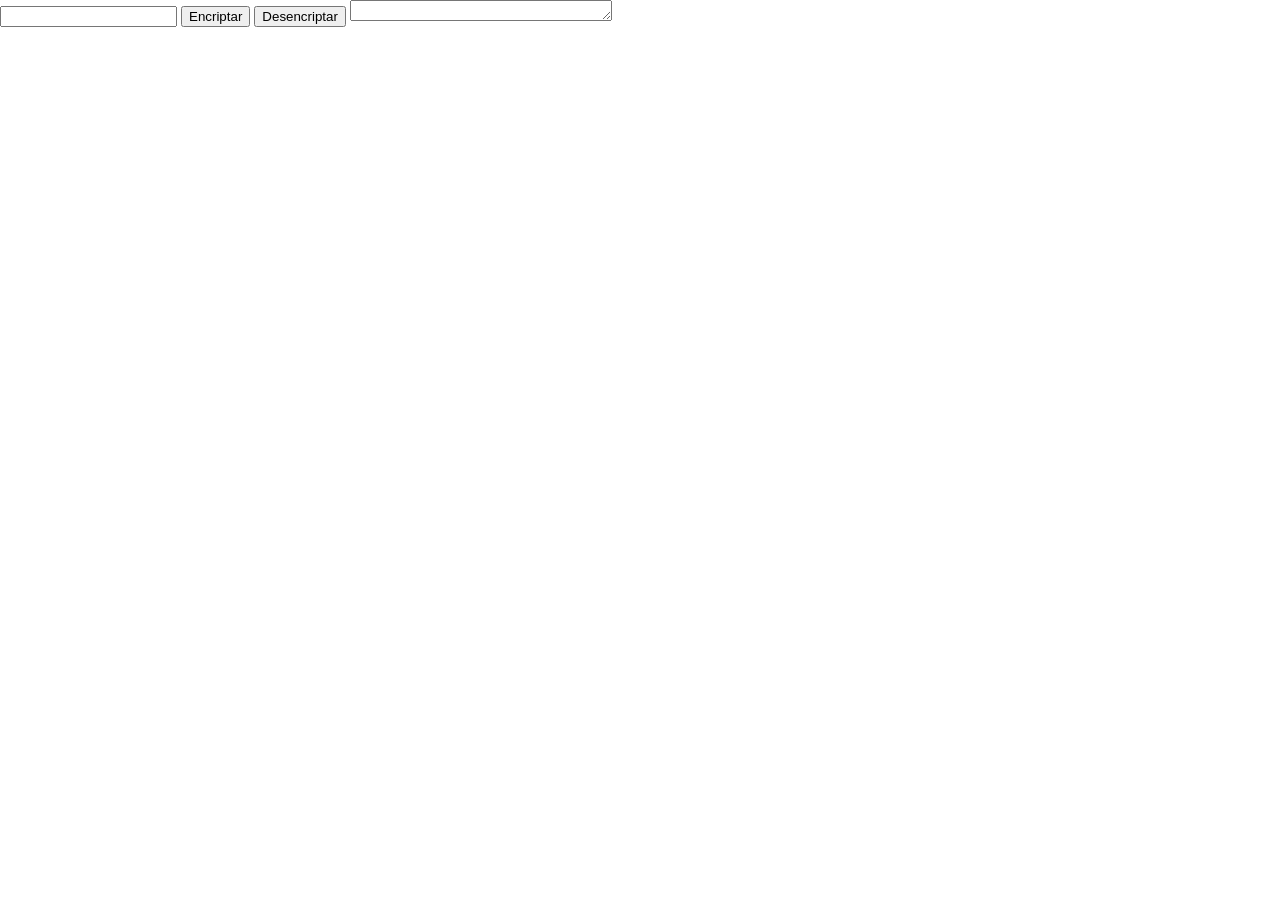
==== encriptador.html @ 81c04612 "Add files via upload" ====
<!DOCTYPE html>
<html lang="es">
<head>
    <meta charset="UTF-8">
    <meta name="viewport" content="width=device-width">
    <title>Encriptador</title>
    <link rel="stylesheet" href="reseteo.css">
    <link rel="stylesheet" href="encriptador.css">
</head>
<body>
    <input type="text" id="palabraDeUsuario">
    <button onclick="encriptarPalabra();">Encriptar</button>
    <button onclick="desencriptarPalabra();">Desencriptar</button>

    <textarea id="salidaMensaje" cols="30" rows="1"></textarea>

    
    <script src="encriptador.js"></script>
</body>
</html>
---- reseteo.css ----
/* http://meyerweb.com/eric/tools/css/reset/ 
   v2.0 | 20110126
   License: none (public domain)
*/

html, body, div, span, applet, object, iframe,
h1, h2, h3, h4, h5, h6, p, blockquote, pre,
a, abbr, acronym, address, big, cite, code,
del, dfn, em, img, ins, kbd, q, s, samp,
small, strike, strong, sub, sup, tt, var,
b, u, i, center,
dl, dt, dd, ol, ul, li,
fieldset, form, label, legend,
table, caption, tbody, tfoot, thead, tr, th, td,
article, aside, canvas, details, embed, 
figure, figcaption, footer, header, hgroup, 
menu, nav, output, ruby, section, summary,
time, mark, audio, video {
	margin: 0;
	padding: 0;
	border: 0;
	font-size: 100%;
	font: inherit;
	vertical-align: baseline;
}
/* HTML5 display-role reset for older browsers */
article, aside, details, figcaption, figure, 
footer, header, hgroup, menu, nav, section {
	display: block;
}
body {
	line-height: 1;
}
ol, ul {
	list-style: none;
}
blockquote, q {
	quotes: none;
}
blockquote:before, blockquote:after,
q:before, q:after {
	content: '';
	content: none;
}
table {
	border-collapse: collapse;
	border-spacing: 0;
}
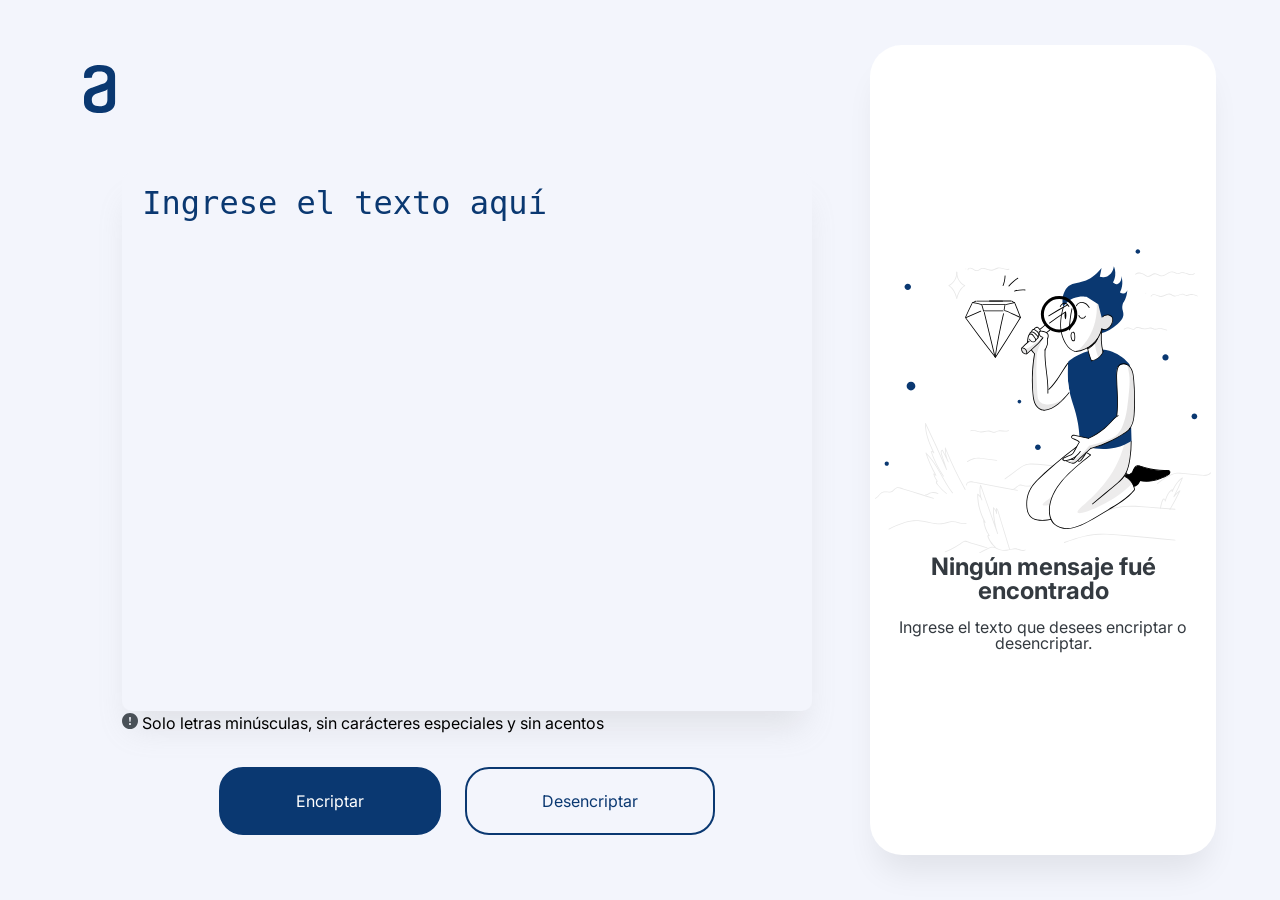
==== commit cc17d165: "Actualizacion" ====
--- a/encriptador.html
+++ b/encriptador.html
@@ -1,20 +1,634 @@
 <!DOCTYPE html>
 <html lang="es">
-<head>
-    <meta charset="UTF-8">
-    <meta name="viewport" content="width=device-width">
-    <title>Encriptador</title>
-    <link rel="stylesheet" href="reseteo.css">
-    <link rel="stylesheet" href="encriptador.css">
-</head>
-<body>
-    <input type="text" id="palabraDeUsuario">
-    <button onclick="encriptarPalabra();">Encriptar</button>
-    <button onclick="desencriptarPalabra();">Desencriptar</button>
+  <head>
+    <meta charset="UTF-8" />
+    <meta http-equiv="X-UA-Compatible" content="IE=edge" />
+    <meta name="viewport" content="width=device-width, initial-scale=1.0" />
+    <link rel="preconnect" href="https://fonts.googleapis.com" />
+    <link rel="preconnect" href="https://fonts.gstatic.com" crossorigin />
+    <link rel="stylesheet" href="./reseteo.css" />
+    <link
+      href="https://fonts.googleapis.com/css2?family=Inter:wght@400;700;900&display=swap"
+      rel="stylesheet"
+    />
+    <link
+      rel="shortcut icon"
+      href="https://avatars.githubusercontent.com/u/70718713?v=4"
+      type="image/x-icon"
+    />
+    <link rel="stylesheet" href="./encriptador.css" />
+    <title>Encriptador de Texto</title>
+  </head>
 
-    <textarea id="salidaMensaje" cols="30" rows="1"></textarea>
+  <body>
+    <main class="container">
+      <section class="container-content">
+        <div class="logo">
+          <svg
+            width="32"
+            height="48"
+            viewBox="0 0 32 48"
+            fill="none"
+            xmlns="http://www.w3.org/2000/svg"
+          >
+            <path
+              fill-rule="evenodd"
+              clip-rule="evenodd"
+              d="M23.3958 23.6529C23.3524 23.9311 23.2466 24.1959 23.0863 24.4275C22.926 24.659 22.7154 24.8512 22.4703 24.9898C21.9766 25.3086 21.5447 25.468 21.1077 25.6274C20.177 25.9488 19.1974 26.2702 18.1613 26.643C17.0687 27.0157 16.0891 27.3885 15.215 27.6585C14.1249 28.0313 13.0888 28.3526 12.1041 28.7254C11.3633 29.0425 10.6674 29.4556 10.0345 29.9544C9.44584 30.4877 8.93212 31.0983 8.50734 31.7695C8.07027 32.515 7.79518 33.4766 7.79518 34.5975C7.79518 36.842 8.34022 38.5491 9.43289 39.6161C10.523 40.7396 12.5438 41.2718 15.5389 41.2718C18.5933 41.2718 20.6655 40.6856 21.7607 39.5107C22.8482 38.3357 23.3932 36.6826 23.3932 34.5487V23.6529H23.3958ZM15.5415 0C20.8891 0 24.815 1.01553 27.3217 3.09802C29.831 5.12908 31.0856 7.74119 31.0856 10.8366V37.2148C31.0856 38.2817 30.8696 39.4567 30.4891 40.737C30.1035 42.0225 29.3425 43.1949 28.1418 44.2592C26.9977 45.3313 25.4166 46.2389 23.3984 46.933C21.3802 47.6272 18.7629 48 15.5441 48C12.3304 48 9.70798 47.6272 7.69234 46.933C5.6767 46.2389 4.09298 45.3313 2.9489 44.2592C1.8846 43.3001 1.07834 42.089 0.604178 40.737C0.218532 39.4592 0 38.2843 0 37.2174V33.001C0 30.7565 0.599036 28.674 1.79968 26.8563C3.00032 24.9898 4.68945 23.7095 6.8722 22.9073C7.96229 22.5345 9.21693 22.1618 10.6335 21.681C12.0527 21.1976 13.3588 20.7169 14.6699 20.2927C15.9811 19.8633 17.1252 19.434 18.1048 19.0586C18.6959 18.8221 19.2963 18.6094 19.9044 18.421L20.8866 17.9402C21.2722 17.7268 21.6501 17.4055 22.0332 16.9787C22.4137 16.5545 22.7402 16.0737 23.0153 15.5389C23.306 14.9599 23.4557 14.3203 23.4524 13.6724V11.9627C23.4564 11.3361 23.3249 10.716 23.0667 10.145C22.8508 9.5023 22.4137 8.91612 21.8147 8.38393C21.2156 7.84917 20.3955 7.42239 19.416 7.09845C18.4338 6.78222 17.1278 6.62025 15.6521 6.62025C12.5977 6.62025 10.5795 7.21157 9.48945 8.43535C8.5639 9.50488 8.01885 10.8392 7.91087 12.3329C7.91087 12.6543 7.63835 12.8677 7.30927 12.8677L0.658168 12.9757C0.500177 12.9764 0.348309 12.9146 0.235632 12.8039C0.122956 12.6931 0.0585941 12.5423 0.0565613 12.3844V10.8418C0.0565613 9.3429 0.331655 7.95458 0.930691 6.62025C1.5323 5.28334 2.46042 4.16497 3.71248 3.20086C4.96711 2.24189 6.60482 1.44231 8.56647 0.907552C10.4767 0.26481 12.8214 0 15.5466 0H15.5415Z"
+              fill="#0A3871"
+            />
+          </svg>
+        </div>
+        <div class="container-text">
+          <textarea
+            class="text-desencriptar"
+            name="inputEncriptar"
+            id="inputEncriptar"
+            placeholder="Ingrese el texto aquí"
+          ></textarea>
+          <p class="alert-disabled">
+            <svg
+              width="16"
+              height="16"
+              viewBox="0 0 16 16"
+              fill="none"
+              xmlns="http://www.w3.org/2000/svg"
+            >
+              <path
+                d="M16 8C16 10.1217 15.1571 12.1566 13.6569 13.6569C12.1566 15.1571 10.1217 16 8 16C5.87827 16 3.84344 15.1571 2.34315 13.6569C0.842855 12.1566 0 10.1217 0 8C0 5.87827 0.842855 3.84344 2.34315 2.34315C3.84344 0.842855 5.87827 0 8 0C10.1217 0 12.1566 0.842855 13.6569 2.34315C15.1571 3.84344 16 5.87827 16 8ZM8 4C7.87361 4.00007 7.74863 4.02662 7.63312 4.07793C7.51761 4.12924 7.41413 4.20418 7.32934 4.29791C7.24456 4.39165 7.18035 4.5021 7.14084 4.62217C7.10134 4.74223 7.08743 4.86923 7.1 4.995L7.45 8.502C7.46176 8.63977 7.5248 8.76811 7.62664 8.86164C7.72849 8.95516 7.86173 9.00705 8 9.00705C8.13827 9.00705 8.27151 8.95516 8.37336 8.86164C8.4752 8.76811 8.53824 8.63977 8.55 8.502L8.9 4.995C8.91257 4.86923 8.89866 4.74223 8.85915 4.62217C8.81965 4.5021 8.75544 4.39165 8.67066 4.29791C8.58587 4.20418 8.48239 4.12924 8.36688 4.07793C8.25137 4.02662 8.12639 4.00007 8 4ZM8.002 10C7.73678 10 7.48243 10.1054 7.29489 10.2929C7.10736 10.4804 7.002 10.7348 7.002 11C7.002 11.2652 7.10736 11.5196 7.29489 11.7071C7.48243 11.8946 7.73678 12 8.002 12C8.26722 12 8.52157 11.8946 8.70911 11.7071C8.89664 11.5196 9.002 11.2652 9.002 11C9.002 10.7348 8.89664 10.4804 8.70911 10.2929C8.52157 10.1054 8.26722 10 8.002 10Z"
+                fill="#495057"
+              />
+            </svg>
+            Solo letras minúsculas, sin carácteres especiales y sin acentos
+          </p>
+        </div>
+        <div class="container-buttons">
+          <a id="encriptar" class="btn-encriptar">Encriptar</a>
+          <a id="desencriptar" class="btn-desencriptar">Desencriptar</a>
+        </div>
+      </section>
 
-    
-    <script src="encriptador.js"></script>
-</body>
-</html>+      <section class="container-resultado">
+        <article class="container-text-default">
+          <div class="container-img">
+            <svg
+              width="336"
+              height="304"
+              viewBox="0 0 336 304"
+              fill="none"
+              xmlns="http://www.w3.org/2000/svg"
+            >
+              <g clip-path="url(#clip0_2_1323)">
+                <path
+                  d="M0.675649 249.836C3.6088 248.4 4.854 244.589 8.03619 243.595C11.3014 242.574 14.9263 244.589 17.9148 242.38C19.2153 241.414 20.1838 239.812 21.7611 239.232C23.1447 238.735 24.5836 239.287 25.9118 239.702C27.0463 240.061 28.1808 240.392 29.3153 240.751C33.8811 242.159 38.4192 243.54 42.9849 244.948C48.1594 246.522 53.3063 248.124 58.4808 249.698C58.9789 249.864 59.2002 249.063 58.7021 248.897C49.2386 245.998 39.8027 243.098 30.3392 240.199C28.1255 239.536 25.8288 238.514 23.5321 238.238C21.9271 238.045 20.6543 238.68 19.5197 239.729C17.9425 241.193 16.7526 242.546 14.4559 242.656C12.5466 242.767 10.6649 242.27 8.75563 242.574C4.82632 243.181 3.60879 247.461 0.288249 249.091C-0.209832 249.367 0.205238 250.085 0.675649 249.836Z"
+                  fill="#E8E8E8"
+                />
+                <path
+                  d="M50.4007 246.357C52.3654 246.854 53.915 244.893 55.6859 244.313C58.0656 243.512 60.6114 243.844 62.7697 245.086C63.2402 245.362 63.6552 244.644 63.1848 244.368C61.3585 243.291 59.2832 242.85 57.1802 243.126C56.267 243.236 55.4092 243.485 54.5791 243.844C53.3892 244.368 52.0057 245.887 50.6221 245.556C50.0963 245.418 49.875 246.219 50.4007 246.357Z"
+                  fill="#E8E8E8"
+                />
+                <path
+                  d="M71.7353 244.286C69.8813 242.767 68.1103 241.138 66.4501 239.398C65.6753 238.597 64.9282 237.741 64.2087 236.885C63.7936 236.388 63.3786 235.891 62.9912 235.394C62.7145 235.035 62.4377 234.676 62.1887 234.317C61.746 233.875 61.746 233.323 62.2164 232.715C62.5484 232.853 63.0742 232.522 62.7975 232.135C61.1095 229.871 59.8643 227.386 59.0619 224.679C58.8958 224.845 58.7298 225.011 58.5638 225.176C59.4769 225.425 60.141 225.894 60.6391 226.668C60.9158 227.109 61.6353 226.723 61.3586 226.253C57.2356 219.129 53.8597 211.618 51.3139 203.803C51.0926 203.941 50.8435 204.079 50.6221 204.217C62.2164 215.594 67.4739 231.417 77.2418 244.148C77.5739 244.562 78.2933 244.148 77.9613 243.733C68.1657 230.948 62.8528 215.07 51.2032 203.637C50.9265 203.361 50.3731 203.637 50.5115 204.051C53.0849 211.949 56.4608 219.516 60.6391 226.695C60.8882 226.557 61.1095 226.419 61.3586 226.281C60.7221 225.315 59.892 224.679 58.7852 224.403C58.4808 224.32 58.1764 224.597 58.2871 224.9C59.1172 227.662 60.3901 230.23 62.1057 232.55C62.2994 232.356 62.4931 232.163 62.6868 231.97C61.912 231.611 61.0542 231.97 60.8605 232.881C60.6115 234.179 62.1887 235.615 62.9082 236.526C65.3709 239.591 68.1657 242.38 71.2095 244.865C71.5692 245.197 72.1503 244.617 71.7353 244.286Z"
+                  fill="#E8E8E8"
+                />
+                <path
+                  d="M68.8297 227.027C63.7382 219.433 59.6152 211.286 56.5714 202.671C56.4884 202.836 56.3777 203.002 56.2947 203.168C57.2355 202.947 58.038 203.306 58.5637 204.134C58.8404 204.604 59.5045 204.19 59.2832 203.72C54.9941 194.469 50.6221 184.832 50.9265 174.421C50.6774 174.504 50.4007 174.559 50.1517 174.642C57.5399 189.83 64.5684 205.211 71.2095 220.731C71.4032 221.172 72.1226 220.841 71.9566 220.399C70.8497 217.085 69.7706 213.744 68.6637 210.43C68.138 208.801 67.5845 207.2 67.0588 205.57C66.6991 204.493 65.9243 202.146 67.4739 201.566C67.3078 201.511 67.1695 201.428 67.0034 201.373C68.9958 205.266 70.9604 209.16 72.9527 213.054C73.2018 213.523 73.9213 213.109 73.6722 212.64C71.5139 208.415 70.5177 203.748 70.7114 198.998C70.4347 199.026 70.158 199.081 69.9089 199.108C75.6645 213.385 82.3333 227.303 89.8322 240.751C90.0812 241.22 90.8007 240.806 90.5516 240.337C83.0804 226.944 76.4393 213.109 70.7114 198.888C70.5454 198.473 69.9089 198.501 69.9089 198.998C69.7152 203.886 70.7667 208.663 72.9804 213.054C73.2295 212.916 73.4508 212.778 73.6999 212.64C71.7075 208.746 69.7429 204.852 67.7506 200.959C67.6676 200.821 67.4462 200.71 67.2802 200.765C64.513 201.787 66.284 205.736 66.8928 207.586C68.3317 211.922 69.7429 216.285 71.1818 220.62C71.4308 220.51 71.6799 220.399 71.9289 220.289C65.2878 204.769 58.2593 189.388 50.8711 174.2C50.6774 173.814 50.0963 174.035 50.0963 174.421C49.7643 184.97 54.2193 194.773 58.5637 204.134C58.8128 203.996 59.0341 203.858 59.2832 203.72C58.5637 202.588 57.4015 202.091 56.0733 202.367C55.8519 202.422 55.7136 202.671 55.7966 202.864C58.8681 211.535 63.0188 219.764 68.138 227.413C68.4147 227.883 69.1341 227.468 68.8297 227.027Z"
+                  fill="#E8E8E8"
+                />
+                <path
+                  d="M14.1515 280.405C23.7257 275.794 33.8257 271.099 44.7558 272.204C49.9303 272.728 54.9388 274.22 60.0856 274.882C62.6867 275.214 65.3155 275.352 67.9166 275.048C70.3517 274.744 72.6484 273.861 75.0281 273.336C78.0996 272.646 80.8944 273.364 83.8552 274.192C86.2903 274.855 88.6977 275.407 91.2157 274.827C91.7415 274.717 91.5201 273.916 90.9944 274.026C85.9582 275.214 81.2264 271.596 76.1349 272.314C73.6169 272.673 71.2648 273.667 68.7744 274.109C66.1456 274.551 63.4615 274.496 60.8051 274.164C55.5752 273.557 50.4838 272.01 45.2262 271.431C40.0517 270.851 34.9325 271.513 29.9794 272.949C24.3345 274.606 18.9939 277.147 13.7364 279.687C13.2383 279.908 13.6811 280.626 14.1515 280.405Z"
+                  fill="#E8E8E8"
+                />
+                <path
+                  d="M70.3241 303.297C73.5616 301.917 76.7438 300.398 79.8153 298.686C81.4202 297.775 82.9975 296.836 84.5747 295.842C85.986 294.93 87.3972 293.632 88.9468 292.97C90.6901 292.252 93.3188 293.605 95.0621 294.13C96.9161 294.709 98.7701 295.262 100.596 295.842C104.387 297.001 108.178 298.161 111.942 299.321C112.44 299.487 112.661 298.686 112.163 298.52C108.123 297.278 104.055 296.035 100.015 294.792C98.0783 294.185 96.1413 293.605 94.2043 292.997C92.7101 292.528 90.8284 291.561 89.2512 291.948C87.7846 292.307 86.4564 293.577 85.2112 294.406C83.6062 295.455 81.946 296.477 80.2857 297.443C76.9375 299.349 73.4786 301.061 69.909 302.552C69.4109 302.773 69.8537 303.491 70.3241 303.297Z"
+                  fill="#E8E8E8"
+                />
+                <path
+                  d="M104.747 304.154C106.85 303.104 108.953 302.027 111.056 300.978C112.993 299.984 115.068 298.658 117.282 298.465C119.523 298.244 121.267 299.708 123.204 300.564C124.836 301.282 126.607 301.696 128.378 301.806C132.529 302.027 136.403 299.956 140.526 300.177C143.819 300.37 147.139 303.077 150.377 301.365C150.847 301.116 150.432 300.398 149.962 300.647C147.942 301.724 145.756 300.674 143.763 300.039C142.048 299.487 140.387 299.238 138.589 299.432C134.327 299.873 130.426 301.668 126.054 300.647C122.429 299.818 119.662 296.808 115.76 297.94C113.961 298.465 112.274 299.459 110.613 300.288C108.51 301.337 106.407 302.414 104.304 303.463C103.862 303.684 104.277 304.402 104.747 304.154Z"
+                  fill="#E8E8E8"
+                />
+                <path
+                  d="M120.907 298.161C119.191 296.67 117.642 295.013 116.369 293.108C115.788 292.252 115.262 291.34 114.764 290.429C114.515 289.96 114.294 289.49 114.1 289.021C113.934 288.634 113.768 288.275 113.629 287.889C113.38 287.474 113.491 287.088 113.962 286.729C114.211 286.618 114.46 286.508 114.709 286.397C111.665 281.924 109.756 276.843 109.119 271.486C108.87 271.596 108.649 271.679 108.4 271.79C108.898 272.425 109.396 273.06 109.922 273.723C110.226 274.109 110.807 273.612 110.586 273.225C105.771 264.637 103.197 254.972 103.142 245.142C102.893 245.252 102.672 245.335 102.423 245.445C104.304 246.964 105.743 248.842 106.629 251.079C106.878 250.968 107.127 250.858 107.376 250.747C105.217 246.191 104.775 241.055 106.048 236.195C105.771 236.195 105.522 236.195 105.245 236.195C110.918 252.404 116.563 268.586 122.235 284.796C122.401 285.293 123.204 285.072 123.038 284.575C120.188 276.263 118.776 267.537 118.859 258.728C118.61 258.838 118.389 258.921 118.14 259.032C119.828 260.55 120.879 262.456 121.267 264.693C121.35 265.162 122.097 265.052 122.069 264.582C121.986 262.898 121.876 261.186 121.793 259.501C121.571 259.612 121.377 259.75 121.156 259.86C122.623 260.799 122.899 263.284 123.37 264.831C123.868 266.488 124.366 268.144 124.892 269.829C125.916 273.253 126.967 276.65 127.991 280.074C130.066 286.895 132.142 293.743 134.217 300.564C134.383 301.061 135.185 300.867 135.019 300.343C132.778 292.997 130.564 285.624 128.323 278.279C127.244 274.689 126.137 271.099 125.058 267.509C124.504 265.659 123.951 263.837 123.397 261.986C123.038 260.854 122.623 259.832 121.599 259.17C121.35 259.004 120.962 259.225 120.962 259.529C121.045 261.213 121.156 262.925 121.239 264.61C121.516 264.582 121.793 264.527 122.042 264.499C121.654 262.124 120.492 260.053 118.693 258.452C118.417 258.203 118.002 258.369 117.974 258.755C117.891 267.62 119.302 276.429 122.18 284.823C122.457 284.741 122.706 284.685 122.982 284.603C117.31 268.393 111.665 252.211 105.992 236.001C105.854 235.642 105.3 235.587 105.19 236.001C103.862 241.11 104.36 246.439 106.601 251.189C106.795 251.603 107.542 251.3 107.348 250.858C106.407 248.483 104.941 246.467 102.921 244.865C102.644 244.645 102.201 244.783 102.201 245.169C102.257 255.138 104.858 264.969 109.756 273.667C109.977 273.502 110.198 273.336 110.42 273.17C109.922 272.535 109.423 271.9 108.898 271.237C108.676 270.961 108.151 271.182 108.178 271.541C108.815 277.064 110.752 282.283 113.879 286.867C114.155 287.254 114.709 287.005 114.626 286.536C114.487 285.762 113.574 285.486 112.938 285.956C111.776 286.784 112.91 288.745 113.325 289.684C114.902 293.191 117.254 296.256 120.16 298.769C120.741 299.072 121.322 298.493 120.907 298.161Z"
+                  fill="#E8E8E8"
+                />
+                <path
+                  d="M91.9629 236.222C91.6031 231.031 101.039 234.013 103.668 234.51C107.984 235.311 112.274 236.112 116.59 236.913C125.196 238.514 133.829 240.116 142.435 241.718C142.961 241.828 143.182 241.027 142.656 240.917C132.778 239.067 122.927 237.244 113.048 235.394C108.206 234.483 103.363 233.571 98.5209 232.688C96.7777 232.356 94.7577 231.997 93.1251 232.909C91.8798 233.571 91.0497 234.786 91.1604 236.222C91.1604 236.747 92.0182 236.747 91.9629 236.222Z"
+                  fill="#E8E8E8"
+                />
+                <path
+                  d="M136.707 240.806C139.585 241.11 141.356 238.376 143.597 237.051C145.507 235.946 147.167 236.802 149.132 237.189C151.318 237.631 153.559 237.686 155.773 237.41C156.298 237.354 156.298 236.526 155.773 236.581C153.282 236.885 150.792 236.775 148.357 236.167C146.89 235.78 145.562 235.311 144.096 235.891C141.494 236.885 139.723 240.309 136.707 239.978C136.182 239.923 136.182 240.751 136.707 240.806Z"
+                  fill="#E8E8E8"
+                />
+                <path
+                  d="M189.476 293.909C196.117 291.589 202.814 289.269 209.676 287.612C216.843 285.9 224.065 285.21 231.426 285.431C238.703 285.652 245.925 286.48 253.175 287.143C260.453 287.833 267.73 288.496 275.008 289.187C283.365 289.96 291.749 290.733 300.106 291.534C300.631 291.589 300.631 290.761 300.106 290.705C285.191 289.325 270.276 287.944 255.334 286.536C240.972 285.21 226.528 283.249 212.222 286.204C204.363 287.833 196.781 290.484 189.227 293.108C188.757 293.273 188.978 294.074 189.476 293.909Z"
+                  fill="#E8E8E8"
+                />
+                <path
+                  d="M218.725 266.736C223.678 265.687 228.326 263.616 233.003 261.738C238.011 259.75 243.075 258.369 248.443 257.9C253.867 257.43 259.318 257.706 264.714 258.038C270.138 258.369 275.561 258.756 281.012 259.142C287.349 259.612 293.714 260.136 300.05 260.689C300.576 260.744 300.576 259.915 300.05 259.86C288.816 258.866 277.581 258.01 266.319 257.292C255.61 256.602 245.068 256.326 234.857 260.109C229.433 262.125 224.176 264.693 218.476 265.908C218.005 266.046 218.199 266.847 218.725 266.736Z"
+                  fill="#E8E8E8"
+                />
+                <path
+                  d="M282.507 234.897C286.464 231.887 290.642 228.932 295.069 226.668C297.228 225.563 299.552 224.679 301.987 224.486C304.616 224.265 307.245 224.79 309.818 225.121C315.048 225.756 320.306 226.143 325.563 226.474C329.05 226.695 333.477 227.192 335.94 224.155C336.272 223.74 335.691 223.161 335.359 223.575C332.564 227.027 326.67 225.729 322.851 225.48C317.594 225.121 312.392 224.624 307.162 223.961C304.92 223.685 302.707 223.464 300.465 223.879C298.252 224.265 296.176 225.149 294.212 226.198C289.95 228.462 285.91 231.279 282.064 234.206C281.677 234.51 282.092 235.228 282.507 234.897Z"
+                  fill="#E8E8E8"
+                />
+                <path
+                  d="M130.177 230.34C134.106 227.386 138.063 224.458 141.992 221.504C145.756 218.687 149.27 215.732 154.195 215.484C158.844 215.263 163.604 215.788 168.225 216.174C173.206 216.588 178.159 217.141 183.084 217.831C187.235 218.411 192.188 219.957 196.117 217.803C196.588 217.555 196.173 216.837 195.702 217.085C193.682 218.19 191.441 218.19 189.2 217.914C186.792 217.61 184.385 217.196 181.977 216.864C177.329 216.229 172.652 215.705 167.948 215.318C163.327 214.931 158.54 214.379 153.919 214.655C149.63 214.904 146.448 217.113 143.099 219.626C138.644 222.94 134.217 226.281 129.762 229.595C129.347 229.954 129.762 230.672 130.177 230.34Z"
+                  fill="#E8E8E8"
+                />
+                <path
+                  d="M285.855 259.529C286.104 257.706 286.464 255.939 286.99 254.172C287.239 253.343 287.488 252.515 287.82 251.686C288.013 251.189 288.539 250.361 289.259 250.554C289.618 250.665 289.784 251.907 289.812 252.156C289.867 252.598 290.476 252.736 290.614 252.266C291.915 248.041 293.409 243.402 297.394 240.944C297.173 240.834 296.979 240.696 296.757 240.585C296.757 241.276 296.73 241.994 296.73 242.684C296.73 243.071 297.311 243.264 297.505 242.905C299.967 237.796 302.651 232.439 307.632 229.346C307.439 229.181 307.217 229.043 307.023 228.877C304.533 235.311 301.628 241.579 298.335 247.655C298.113 248.041 298.667 248.538 298.999 248.152C300.853 245.943 302.734 243.733 305.17 242.132C304.976 241.938 304.782 241.745 304.588 241.552C301.517 248.014 298.169 254.31 294.488 260.44C294.212 260.909 294.931 261.324 295.208 260.854C298.86 254.724 302.236 248.428 305.308 241.966C305.474 241.635 305.114 241.138 304.727 241.386C302.236 243.043 300.299 245.28 298.39 247.544C298.611 247.71 298.833 247.876 299.054 248.041C302.375 241.911 305.308 235.587 307.826 229.07C307.964 228.739 307.494 228.435 307.217 228.601C302.098 231.776 299.331 237.216 296.785 242.463C297.034 242.546 297.311 242.601 297.56 242.684C297.56 241.994 297.588 241.276 297.588 240.585C297.588 240.282 297.228 240.061 296.951 240.226C292.801 242.794 291.168 247.599 289.812 252.045C290.089 252.073 290.365 252.128 290.614 252.156C290.476 250.747 289.203 248.345 287.654 250.14C286.879 251.051 286.574 252.542 286.242 253.675C285.689 255.497 285.302 257.375 285.025 259.28C284.997 259.833 285.772 260.053 285.855 259.529Z"
+                  fill="#E8E8E8"
+                />
+                <path
+                  d="M92.5164 212.916C94.6747 211.756 96.8608 210.596 99.2405 209.961C101.759 209.298 104.249 209.519 106.767 209.851C111.776 210.513 116.784 211.176 121.765 211.839C122.291 211.922 122.291 211.093 121.765 211.01C116.424 210.292 111.056 209.519 105.716 208.884C103.253 208.58 100.901 208.58 98.521 209.271C96.252 209.933 94.149 211.066 92.0737 212.17C91.6032 212.474 92.046 213.164 92.5164 212.916Z"
+                  fill="#E8E8E8"
+                />
+                <path
+                  d="M260.84 25.6074C262.833 23.923 265.627 24.2543 267.813 25.3313C269.474 26.1321 270.83 27.7614 272.767 27.8442C274.565 27.8994 276.059 26.6844 277.581 25.8836C278.605 25.3589 279.657 24.9999 280.819 25.2484C282.064 25.497 283.143 26.2149 284.278 26.712C288.013 28.3413 290.504 26.0769 293.658 24.2819C294.544 23.7849 295.485 23.3431 296.508 23.2602C297.809 23.1498 298.971 23.7297 300.133 24.2267C301.96 24.9999 303.343 25.3037 305.197 24.5581C307.106 23.8125 308.656 23.923 310.565 24.6133C311.783 25.0551 312.945 25.6074 314.218 25.8836C316.127 26.3254 318.175 26.2149 319.614 24.7514C320.001 24.3648 319.392 23.7849 319.033 24.1715C317.179 26.0493 314.356 25.1656 312.226 24.3372C310.067 23.5087 307.854 22.6251 305.557 23.4811C304.118 24.0334 303.149 24.42 301.6 23.8953C300.548 23.5364 299.58 22.9565 298.501 22.6527C296.868 22.1556 295.346 22.4318 293.852 23.1774C292.136 24.0334 290.642 25.3865 288.843 26.1045C286.464 27.0434 284.61 25.8007 282.451 24.8895C280.874 24.2267 279.38 24.1163 277.803 24.8066C275.893 25.6627 274.039 27.5404 271.798 26.7396C270.608 26.3254 269.667 25.3589 268.588 24.7514C267.675 24.2543 266.679 23.8953 265.655 23.702C263.69 23.3431 261.781 23.6744 260.231 24.9723C259.844 25.3865 260.453 25.9664 260.84 25.6074Z"
+                  fill="#E8E8E8"
+                />
+                <path
+                  d="M270.802 44.468C271.328 44.468 271.328 43.6395 270.802 43.6395C270.276 43.6395 270.276 44.468 270.802 44.468Z"
+                  fill="#E8E8E8"
+                />
+                <path
+                  d="M276.336 47.478C277.637 45.1307 280.708 46.2629 282.617 47.0361C284.527 47.8093 286.242 48.2788 288.262 47.5884C289.923 47.0085 291.417 45.9039 293.132 45.5173C295.512 44.9651 296.868 46.9809 299.026 47.4504C302.402 48.1959 305.806 44.4404 308.988 46.0144C309.874 46.4562 310.482 47.0361 311.534 46.9533C312.502 46.8981 313.388 46.4286 314.329 46.2077C316.957 45.6002 319.697 46.0696 322.049 47.3675C322.519 47.616 322.934 46.8981 322.464 46.6495C320.97 45.8211 319.365 45.324 317.677 45.1584C316.819 45.0755 315.934 45.1031 315.076 45.2412C314.052 45.3793 313.111 45.8211 312.115 46.0144C310.759 46.2629 310.178 45.6002 309.071 45.1307C308.518 44.9098 307.909 44.7994 307.328 44.827C305.944 44.8822 304.616 45.4621 303.343 45.9316C301.711 46.5391 299.967 47.119 298.307 46.2905C296.896 45.6002 295.789 44.5508 294.129 44.5508C290.697 44.5785 288.29 47.8646 284.665 46.8705C281.981 46.1249 277.664 43.5015 275.672 47.0361C275.368 47.5332 276.087 47.9474 276.336 47.478Z"
+                  fill="#E8E8E8"
+                />
+                <path
+                  d="M249.495 80.5323C251.46 78.9859 253.701 79.0688 255.859 80.0629C257.049 80.6152 258.322 81.1399 259.567 80.3943C260.287 79.9524 260.757 79.2621 261.615 79.0136C262.528 78.7374 263.497 78.9307 264.382 79.1516C265.959 79.5382 267.481 80.2286 269.114 80.339C271.051 80.4771 272.822 79.6487 274.704 79.4554C276.724 79.2621 278.135 80.4771 280.016 80.7532C281.843 81.0018 283.254 79.5382 285.08 79.8144C287.294 80.1457 289.48 80.8913 291.666 81.4436C292.192 81.5817 292.413 80.7809 291.887 80.6428C289.591 80.0629 287.211 79.1792 284.859 78.9307C282.867 78.7098 281.428 80.339 279.435 79.7315C277.581 79.1792 276.253 78.3784 274.261 78.6546C272.13 78.9583 270.193 79.7867 268.007 79.3173C266.319 78.9583 264.687 78.1575 262.943 78.0471C262.307 78.0194 261.643 78.0747 261.034 78.3232C260.259 78.627 259.844 79.2621 259.125 79.6763C257.464 80.6428 255.223 78.5993 253.452 78.4613C251.764 78.3232 250.215 78.9031 248.886 79.9248C248.471 80.2838 249.08 80.8637 249.495 80.5323Z"
+                  fill="#E8E8E8"
+                />
+                <path
+                  d="M90.8561 20.2779C91.3819 20.2779 91.3819 19.4495 90.8561 19.4495C90.3303 19.4495 90.3303 20.2779 90.8561 20.2779Z"
+                  fill="#E8E8E8"
+                />
+                <path
+                  d="M93.2911 20.913C93.7892 18.4553 97.0544 20.0293 98.2442 20.7749C99.6001 21.6309 101.039 22.4041 102.699 21.9347C104.498 21.41 105.715 19.8636 107.708 19.7532C109.589 19.6703 111.416 20.5264 113.187 21.0786C114.709 21.5481 116.314 21.8795 117.891 21.4929C119.745 21.051 121.322 19.7532 123.204 19.4218C126.912 18.7866 130.26 21.7966 134.023 20.6368C134.521 20.4711 134.327 19.6703 133.802 19.836C129.872 21.0786 126.137 17.5992 122.152 18.8419C120.104 19.477 118.389 20.913 116.147 20.8301C114.072 20.7473 112.191 19.7532 110.226 19.2561C108.676 18.8695 107.099 18.759 105.605 19.4494C104.747 19.836 104 20.4711 103.142 20.8853C101.731 21.5481 100.541 21.1615 99.2681 20.4435C97.8845 19.6427 96.6946 18.7038 95.0067 18.8419C93.8168 18.9247 92.7653 19.5322 92.5439 20.7473C92.4056 21.2167 93.2081 21.4376 93.2911 20.913Z"
+                  fill="#E8E8E8"
+                />
+                <path
+                  d="M95.8093 182.153C99.1021 180.773 102.423 183.23 105.743 183.396C107.459 183.479 109.119 183.065 110.807 182.733C112.938 182.319 114.764 182.291 116.812 183.147C118.057 183.672 119.191 184.003 120.464 183.506C121.184 183.23 121.793 182.761 122.512 182.512C123.314 182.236 124.145 182.181 125.002 182.181C127.963 182.236 130.924 183.258 133.746 181.932C134.217 181.711 133.802 180.994 133.331 181.214C130.315 182.623 126.967 181.076 123.785 181.408C122.263 181.573 121.267 182.457 119.856 182.871C118.168 183.368 116.507 181.932 114.847 181.684C111.277 181.132 107.902 183.12 104.304 182.402C101.427 181.822 98.521 180.137 95.5879 181.38C95.1175 181.573 95.3389 182.374 95.8093 182.153Z"
+                  fill="#E8E8E8"
+                />
+                <path
+                  d="M35.9841 141.477C38.3987 141.477 40.3562 139.524 40.3562 137.114C40.3562 134.705 38.3987 132.751 35.9841 132.751C33.5695 132.751 31.6121 134.705 31.6121 137.114C31.6121 139.524 33.5695 141.477 35.9841 141.477Z"
+                  fill="#0A3871"
+                />
+                <path
+                  d="M290.476 111.488C292.172 111.488 293.548 110.116 293.548 108.423C293.548 106.73 292.172 105.358 290.476 105.358C288.78 105.358 287.405 106.73 287.405 108.423C287.405 110.116 288.78 111.488 290.476 111.488Z"
+                  fill="#0A3871"
+                />
+                <path
+                  d="M262.833 4.70331C264.086 4.70331 265.102 3.68952 265.102 2.43894C265.102 1.18836 264.086 0.174561 262.833 0.174561C261.579 0.174561 260.564 1.18836 260.564 2.43894C260.564 3.68952 261.579 4.70331 262.833 4.70331Z"
+                  fill="#0A3871"
+                />
+                <path
+                  d="M162.884 201.069C164.443 201.069 165.707 199.808 165.707 198.252C165.707 196.697 164.443 195.436 162.884 195.436C161.325 195.436 160.062 196.697 160.062 198.252C160.062 199.808 161.325 201.069 162.884 201.069Z"
+                  fill="#0A3871"
+                />
+                <path
+                  d="M32.7742 41.0991C34.5622 41.0991 36.0117 39.6526 36.0117 37.8682C36.0117 36.0838 34.5622 34.6373 32.7742 34.6373C30.9861 34.6373 29.5366 36.0838 29.5366 37.8682C29.5366 39.6526 30.9861 41.0991 32.7742 41.0991Z"
+                  fill="#0A3871"
+                />
+                <path
+                  d="M144.4 154.456C145.424 154.456 146.254 153.628 146.254 152.606C146.254 151.584 145.424 150.756 144.4 150.756C143.376 150.756 142.546 151.584 142.546 152.606C142.546 153.628 143.376 154.456 144.4 154.456Z"
+                  fill="#0A3871"
+                />
+                <path
+                  d="M319.392 170.196C320.951 170.196 322.215 168.935 322.215 167.38C322.215 165.824 320.951 164.563 319.392 164.563C317.834 164.563 316.57 165.824 316.57 167.38C316.57 168.935 317.834 170.196 319.392 170.196Z"
+                  fill="#0A3871"
+                />
+                <path
+                  d="M11.7441 216.754C12.9056 216.754 13.8471 215.814 13.8471 214.655C13.8471 213.496 12.9056 212.557 11.7441 212.557C10.5827 212.557 9.64111 213.496 9.64111 214.655C9.64111 215.814 10.5827 216.754 11.7441 216.754Z"
+                  fill="#0A3871"
+                />
+                <path
+                  d="M97.7461 53.6636C95.3387 58.5514 92.9036 63.4391 90.4962 68.3269C100.458 81.6646 110.419 94.9747 120.381 108.312C122.955 104.419 125.5 100.442 128.074 96.4383C134.134 86.9389 139.917 77.5501 145.451 68.244C143.57 63.4667 141.66 58.6618 139.779 53.8846C138.561 53.2494 137.344 52.6419 136.126 52.0068C124.338 52.0344 112.55 52.062 100.79 52.0896C99.7384 52.6419 98.7422 53.1666 97.7461 53.6636Z"
+                  fill="white"
+                />
+                <path
+                  d="M90.8283 68.5478C92.9313 63.9362 95.0897 59.3522 97.3034 54.7959C97.5247 54.3264 96.8329 53.8846 96.5839 54.3816C94.3702 58.938 92.2118 63.522 90.1088 68.1336C89.8874 68.603 90.6069 69.0449 90.8283 68.5478Z"
+                  fill="black"
+                />
+                <path
+                  d="M90.2748 69.0448C100.015 82.3826 109.949 95.5546 120.077 108.616C120.409 109.03 120.99 108.451 120.658 108.036C110.585 95.03 100.707 81.9131 90.9943 68.6306C90.6899 68.2164 89.9705 68.6306 90.2748 69.0448Z"
+                  fill="black"
+                />
+                <path
+                  d="M97.4971 54.3264C98.6592 53.7189 99.7938 53.0837 100.956 52.4762C101.426 52.2277 101.011 51.5097 100.541 51.7583C99.3787 52.3658 98.2442 53.0009 97.082 53.6084C96.5839 53.8846 97.0266 54.5749 97.4971 54.3264Z"
+                  fill="black"
+                />
+                <path
+                  d="M101.648 52.5314C110.281 52.5314 118.942 52.5314 127.576 52.5314C128.101 52.5314 128.101 51.703 127.576 51.703C118.942 51.703 110.281 51.703 101.648 51.703C101.122 51.703 101.122 52.5314 101.648 52.5314Z"
+                  fill="black"
+                />
+                <path
+                  d="M145.839 68.1611C144.095 63.5496 142.297 58.9932 140.443 54.4092C140.249 53.9122 139.447 54.1331 139.64 54.6301C141.494 59.1865 143.293 63.7705 145.036 68.3821C145.23 68.8791 146.032 68.6582 145.839 68.1611Z"
+                  fill="black"
+                />
+                <path
+                  d="M144.925 68.5754C136.818 81.8303 128.544 95.0024 120.104 108.064C119.8 108.506 120.519 108.92 120.824 108.478C129.264 95.4166 137.537 82.2721 145.645 68.9896C145.922 68.5478 145.202 68.106 144.925 68.5754Z"
+                  fill="black"
+                />
+                <path
+                  d="M139.945 53.5533C138.976 52.9457 138.008 52.3106 137.039 51.7031C136.596 51.4269 136.181 52.1173 136.624 52.4211C137.593 53.0286 138.561 53.6637 139.53 54.2712C140 54.575 140.415 53.857 139.945 53.5533Z"
+                  fill="black"
+                />
+                <path
+                  d="M136.098 51.6202C128.876 51.6202 121.654 51.6202 114.459 51.6202C113.934 51.6202 113.934 52.4487 114.459 52.4487C121.682 52.4487 128.904 52.4487 136.098 52.4487C136.624 52.4487 136.624 51.6202 136.098 51.6202Z"
+                  fill="black"
+                />
+                <path
+                  d="M91.1605 68.962C96.1136 66.8357 101.067 64.7094 106.02 62.5831C106.518 62.3622 106.075 61.6718 105.605 61.8651C100.652 63.9914 95.6985 66.1177 90.7454 68.244C90.275 68.465 90.69 69.1829 91.1605 68.962Z"
+                  fill="black"
+                />
+                <path
+                  d="M97.6354 54.0779C100.679 54.5473 103.668 55.2101 106.628 56.0385C107.154 56.1766 107.376 55.3758 106.85 55.2377C103.889 54.3816 100.901 53.7465 97.8567 53.2771C97.331 53.1942 97.0819 53.995 97.6354 54.0779Z"
+                  fill="black"
+                />
+                <path
+                  d="M106.407 55.9005C107.071 57.9716 107.652 60.0426 108.15 62.1689C108.261 62.6936 109.064 62.4727 108.953 61.948C108.455 59.8217 107.874 57.7506 107.21 55.6796C107.044 55.1825 106.241 55.3758 106.407 55.9005Z"
+                  fill="black"
+                />
+                <path
+                  d="M107.68 55.9833C115.096 55.9833 122.484 55.9833 129.9 55.9833C130.426 55.9833 130.426 55.1548 129.9 55.1548C122.484 55.1548 115.096 55.1548 107.68 55.1548C107.154 55.1548 107.154 55.9833 107.68 55.9833Z"
+                  fill="black"
+                />
+                <path
+                  d="M129.54 56.149C129.264 57.6678 128.987 59.2142 128.71 60.733C128.627 61.2577 129.43 61.4786 129.513 60.9539C129.789 59.4351 130.066 57.8887 130.343 56.3699C130.426 55.8452 129.623 55.6243 129.54 56.149Z"
+                  fill="black"
+                />
+                <path
+                  d="M108.593 62.2241C115.068 62.2241 121.543 62.2241 128.046 62.2241C128.572 62.2241 128.572 61.3956 128.046 61.3956C121.571 61.3956 115.096 61.3956 108.593 61.3956C108.067 61.3956 108.067 62.2241 108.593 62.2241Z"
+                  fill="black"
+                />
+                <path
+                  d="M130.703 55.9833C133.719 55.3482 136.707 54.713 139.723 54.0779C140.249 53.9675 140.028 53.1666 139.502 53.2771C136.486 53.9122 133.497 54.5474 130.481 55.1825C129.955 55.2929 130.177 56.0938 130.703 55.9833Z"
+                  fill="black"
+                />
+                <path
+                  d="M129.319 61.9756C132.114 62.4174 134.715 63.9914 137.261 65.1788C139.972 66.4491 142.656 67.7194 145.368 68.9896C145.839 69.2105 146.281 68.4926 145.783 68.2716C142.906 66.9185 140.055 65.5931 137.178 64.24C134.743 63.0802 132.224 61.6166 129.54 61.1748C129.015 61.0919 128.793 61.8927 129.319 61.9756Z"
+                  fill="black"
+                />
+                <path
+                  d="M108.842 63.4944C112.44 78.2957 116.009 93.1246 119.606 107.926C119.745 108.451 120.519 108.23 120.409 107.705C116.812 92.9037 113.242 78.0748 109.645 63.2735C109.506 62.7488 108.704 62.9697 108.842 63.4944Z"
+                  fill="black"
+                />
+                <path
+                  d="M128.157 64.4885C124.781 78.7375 121.986 93.1522 119.828 107.65C119.745 108.174 120.547 108.395 120.63 107.871C122.788 93.3731 125.583 78.986 128.959 64.7094C129.098 64.1847 128.295 63.9638 128.157 64.4885Z"
+                  fill="black"
+                />
+                <path
+                  d="M128.433 36.8466C129.679 33.6709 130.37 30.3296 130.481 26.9054C130.509 26.3807 129.679 26.3807 129.651 26.9054C129.54 30.2467 128.849 33.5052 127.631 36.6257C127.437 37.1227 128.24 37.316 128.433 36.8466Z"
+                  fill="black"
+                />
+                <path
+                  d="M134.106 37.3988C136.762 34.3888 139.751 31.7378 143.099 29.5011C143.542 29.1973 143.127 28.4794 142.684 28.7831C139.281 31.0475 136.209 33.7537 133.525 36.8189C133.165 37.2055 133.746 37.7854 134.106 37.3988Z"
+                  fill="black"
+                />
+                <path
+                  d="M139.557 42.5075C142.989 41.4858 146.53 41.0992 150.1 41.3753C150.626 41.4029 150.626 40.5745 150.1 40.5469C146.447 40.2707 142.85 40.6573 139.336 41.7067C138.838 41.8724 139.032 42.6732 139.557 42.5075Z"
+                  fill="black"
+                />
+                <path
+                  d="M81.2541 23.1498C81.5861 28.6174 78.5146 33.8366 73.5891 36.2114C73.3124 36.3495 73.3401 36.7637 73.5891 36.9294C78.0995 39.6356 80.1749 44.6062 81.3648 49.4939C81.5031 50.0186 82.2779 49.7977 82.1672 49.273C80.922 44.1643 78.7083 39.0004 74.0042 36.2114C74.0042 36.4599 74.0042 36.6808 74.0042 36.9294C79.1787 34.4165 82.4439 28.866 82.0842 23.1498C82.0565 22.6251 81.2264 22.6251 81.2541 23.1498Z"
+                  fill="#E8E8E8"
+                />
+                <path
+                  d="M81.5584 23.1498C81.1987 28.8936 84.4639 34.4441 89.6384 36.9294C89.6384 36.6808 89.6384 36.4599 89.6384 36.2114C84.9066 39.028 82.6929 44.1919 81.4477 49.3282C81.3094 49.8529 82.1118 50.0738 82.2502 49.5491C83.4401 44.6338 85.5154 39.6356 90.0535 36.9294C90.3025 36.7913 90.3302 36.3495 90.0535 36.2114C85.128 33.8365 82.0288 28.6174 82.3609 23.1498C82.4162 22.6251 81.5861 22.6251 81.5584 23.1498Z"
+                  fill="#E8E8E8"
+                />
+                <path
+                  d="M216.29 230.451C217.258 230.037 218.586 229.429 220.108 228.573C222.654 227.165 223.927 226.447 224.702 225.315C225.698 223.823 225.31 223.023 226.611 221.531C226.805 221.283 227.718 220.316 228.908 219.792C230.955 218.936 232.865 219.957 236.047 221.09C238.98 222.139 241.277 222.636 245.87 223.658C247.696 224.072 249.91 224.486 253.12 225.48C254.033 225.756 254.753 226.005 255.251 226.171C255.306 226.751 255.334 228.242 254.365 229.595C253.922 230.202 253.314 230.699 252.345 231.141C250.104 232.191 247.973 231.997 246.174 231.914C242.3 231.749 243.905 232.301 234.774 232.467C232.782 232.494 231.149 232.494 230.014 232.494C228.603 233.461 227.192 234.455 225.753 235.477C223.318 237.244 220.994 239.011 218.78 240.751C217.95 237.327 217.12 233.875 216.29 230.451Z"
+                  fill="black"
+                />
+                <path
+                  d="M204.751 195.105C202.758 196.154 202.537 196.54 195.121 202.837C183.555 212.64 182.282 213.164 171.794 222.305C161.75 231.031 159.868 233.212 157.959 236.084C153.199 243.347 152.148 249.422 151.843 252.377C151.428 256.353 150.875 261.876 154.389 266.239C156.603 268.973 159.481 270.105 160.449 270.464C163.355 271.569 165.734 271.431 170.023 271.127C175.724 270.713 180.068 269.608 181.784 269.139C183.665 268.614 188.037 267.316 193.516 264.61C198.663 262.069 200.877 260.192 207.905 255.47C211.032 253.371 215.653 250.306 221.464 246.771C221.824 244.01 221.52 241.856 221.215 240.503C220.496 237.299 219.029 235.09 217.397 232.66C216.068 230.672 214.795 229.153 213.91 228.159C215.985 226.585 218.697 224.321 221.547 221.283C223.457 219.239 226.473 215.981 228.991 211.397C232.09 205.764 235.189 200.075 233.197 196.154C230.07 189.996 215.183 189.72 204.751 195.105Z"
+                  fill="white"
+                />
+                <path
+                  opacity="0.18"
+                  d="M229.544 198.115C227.967 201.76 225.366 206.923 221.215 212.446C215.183 220.427 209.095 224.845 199.908 231.39C173.925 249.891 166.952 254.116 167.727 255.884C168.778 258.286 183.416 253.978 185.547 253.343C201.098 248.759 212.554 241.69 219.721 236.526C217.895 233.737 216.068 230.948 214.242 228.187C216.483 226.585 219.583 224.044 222.488 220.261C224.093 218.19 226.528 214.987 228.105 210.154C229.71 205.349 229.766 201.069 229.544 198.115Z"
+                  fill="#9B9797"
+                />
+                <path
+                  d="M204.64 195.077C194.789 202.395 185.187 210.072 175.945 218.107C171.518 221.946 167.09 225.784 162.94 229.899C159.259 233.544 155.828 237.576 153.753 242.38C151.594 247.351 150.986 253.095 151.511 258.48C151.954 262.926 153.587 267.399 157.654 269.719C161.916 272.121 167.284 271.873 171.988 271.376C177.771 270.796 183.472 269.387 188.867 267.206C200.904 262.318 210.34 253.178 221.713 247.13C222.184 246.882 221.769 246.164 221.298 246.412C211.807 251.466 203.727 258.756 194.208 263.809C189.227 266.46 183.859 268.393 178.325 269.581C173.206 270.658 167.45 271.486 162.248 270.492C159.813 270.022 157.461 269.028 155.717 267.206C154.029 265.411 153.116 263.064 152.646 260.661C151.622 255.442 152.092 249.533 153.808 244.507C155.524 239.481 158.872 235.256 162.524 231.5C166.315 227.607 170.466 224.017 174.534 220.455C184.357 211.839 194.54 203.61 205.055 195.823C205.47 195.491 205.083 194.773 204.64 195.077Z"
+                  fill="black"
+                />
+                <path
+                  d="M177.522 251.686C186.598 248.179 194.817 242.933 202.62 237.189C206.466 234.372 210.257 231.445 214.021 228.518C217.729 225.618 221.27 222.553 224.148 218.825C224.48 218.411 223.761 217.997 223.429 218.411C220.496 222.222 216.815 225.287 213.052 228.242C209.344 231.141 205.609 234.013 201.79 236.802C194.153 242.38 186.156 247.517 177.301 250.913C176.803 251.079 177.024 251.88 177.522 251.686Z"
+                  fill="black"
+                />
+                <path
+                  d="M213.606 228.435C218.946 232.909 221.769 239.84 221.021 246.771C220.966 247.296 221.796 247.296 221.852 246.771C222.599 239.647 219.666 232.467 214.187 227.855C213.799 227.496 213.218 228.076 213.606 228.435Z"
+                  fill="black"
+                />
+                <path
+                  d="M220.966 239.067C222.543 238.597 223.927 237.272 225.255 236.333C226.915 235.173 228.548 234.013 230.208 232.853C230.651 232.55 230.236 231.832 229.793 232.135C228.299 233.185 226.777 234.262 225.283 235.311C223.899 236.278 222.377 237.769 220.745 238.266C220.219 238.404 220.44 239.205 220.966 239.067Z"
+                  fill="black"
+                />
+                <path
+                  d="M216.4 230.837C219.527 229.54 222.405 227.772 225.006 225.591C225.421 225.232 224.812 224.652 224.425 225.011C221.962 227.11 219.195 228.794 216.207 230.037C215.708 230.258 215.93 231.058 216.4 230.837Z"
+                  fill="black"
+                />
+                <path
+                  d="M224.702 225.232C225.227 225.232 225.227 224.403 224.702 224.403C224.176 224.403 224.176 225.232 224.702 225.232Z"
+                  fill="black"
+                />
+                <path
+                  d="M225.698 224.238C226.168 223.133 226.666 221.918 227.552 221.062C228.742 219.902 230.181 220.068 231.702 220.399C234.525 221.034 237.292 221.918 240.059 222.719C242.633 223.437 245.206 224.072 247.862 224.376C249.412 224.541 250.713 224.735 252.096 225.425C253.12 225.922 254.005 226.419 255.14 226.53C255.666 226.585 255.666 225.757 255.14 225.701C253.618 225.563 252.428 224.514 250.989 224.044C249.55 223.575 247.945 223.603 246.451 223.354C243.186 222.829 240.004 221.835 236.849 220.896C235.3 220.455 233.75 220.013 232.173 219.654C231.011 219.405 229.793 219.101 228.631 219.46C226.611 220.068 225.642 222.222 224.895 224.017C224.702 224.514 225.504 224.735 225.698 224.238Z"
+                  fill="black"
+                />
+                <path
+                  d="M230.098 233.461C236.019 232.577 241.885 232.439 247.862 232.329C249.938 232.301 252.151 232.053 253.812 230.699C255.223 229.54 256.025 227.855 255.638 226.06C255.527 225.536 254.725 225.756 254.836 226.281C255.361 228.794 253.092 230.644 250.851 231.197C248.554 231.749 246.064 231.473 243.712 231.528C239.063 231.611 234.47 231.997 229.876 232.688C229.35 232.743 229.599 233.544 230.098 233.461Z"
+                  fill="black"
+                />
+                <path
+                  d="M251.1 227.965C253.148 226.502 255.223 225.038 257.271 223.575C257.409 222.636 257.852 220.592 259.54 218.853C260.038 218.328 261.2 217.113 262.943 216.782C264.77 216.423 266.181 217.251 267.758 217.969C270.304 219.129 272.766 219.571 277.637 220.51C281.483 221.228 283.42 221.587 286.187 221.448C289.95 221.228 292.634 220.233 294.239 221.807C294.405 221.973 295.097 222.719 295.042 223.63C294.959 224.79 293.714 225.535 292.717 226.115C288.373 228.601 285.938 229.319 285.938 229.319C279.795 231.113 276.696 232.025 274.039 232.246C271.881 232.411 268.809 232.494 265.102 231.914C264.022 235.615 260.757 237.989 257.686 237.796C253.729 237.548 250.076 233.102 251.1 227.965Z"
+                  fill="black"
+                />
+                <path
+                  d="M211.364 203.554C211.973 201.704 213.107 199.357 215.238 198.584C216.622 198.087 217.894 198.418 218.31 198.529C220.883 199.164 226.168 198.252 236.711 196.457C241.941 195.574 248.554 194.276 256.164 192.343C256.191 193.751 256.164 195.601 256.081 197.755C255.887 202.588 255.389 206.233 255.278 207.089C254.808 210.513 253.978 216.202 251.46 223.105C250.823 224.873 250.187 226.336 249.744 227.33C250.823 227.827 251.985 228.49 253.12 229.429C257.796 233.157 259.152 238.431 259.595 240.668C258.931 241.469 257.935 242.656 256.662 244.009C251.515 249.477 246.755 252.542 237.679 258.148C232.09 261.6 227.994 264.113 221.436 267.979C213.467 272.673 207.02 276.318 198.995 278.61C197.003 279.19 193.848 279.963 189.864 279.549C187.927 279.356 184.44 278.997 181.092 276.567C176.803 273.474 175.447 268.945 174.893 266.957C173.648 262.511 174.119 258.341 175.281 254.006C176.083 250.968 178.989 240.889 189.089 229.539C191.109 227.275 196.864 222.166 208.32 211.949C211.087 209.491 213.356 207.476 214.878 206.15C213.716 205.266 212.554 204.41 211.364 203.554Z"
+                  fill="white"
+                />
+                <path
+                  opacity="0.18"
+                  d="M248.997 195.905C248.36 198.335 247.337 201.842 245.787 205.957C231.647 243.347 200.046 259.501 202.62 263.533C204.502 266.515 222.543 259.087 235.549 251.272C245.289 245.418 252.539 239.149 257.381 234.427C256.606 233.295 255.417 231.749 253.618 230.285C251.875 228.877 250.214 228.021 248.969 227.496C249.827 226.253 250.962 224.376 251.93 221.973C252.566 220.427 253.12 218.77 253.839 215.401C255.002 210.071 255.472 205.846 255.61 204.521C255.942 201.345 256.247 197.231 256.191 192.37C253.784 193.53 251.404 194.718 248.997 195.905Z"
+                  fill="#9B9797"
+                />
+                <path
+                  d="M255.776 192.343C255.804 197.562 255.472 202.781 254.753 207.973C254.088 212.639 253.258 217.444 251.543 221.863C249.689 226.64 246.506 230.119 242.66 233.405C238.731 236.747 234.774 240.033 230.817 243.319C226.279 247.102 221.713 250.858 217.175 254.641C216.76 254.972 217.341 255.552 217.756 255.221C226.085 248.317 234.414 241.441 242.688 234.455C246.34 231.362 249.661 228.159 251.653 223.713C253.59 219.405 254.531 214.683 255.278 210.044C256.219 204.189 256.662 198.28 256.606 192.343C256.606 191.791 255.776 191.791 255.776 192.343Z"
+                  fill="black"
+                />
+                <path
+                  d="M211.834 204.328C212.969 204.935 214.104 205.543 215.266 206.15C215.736 206.399 216.151 205.681 215.681 205.432C214.546 204.825 213.412 204.217 212.25 203.61C211.779 203.361 211.364 204.079 211.834 204.328Z"
+                  fill="black"
+                />
+                <path
+                  d="M215.266 205.819C205.415 213.827 195.066 221.752 186.847 231.473C179.764 239.84 173.925 250.444 173.953 261.683C173.953 266.626 175.309 271.79 178.961 275.297C182.614 278.831 187.899 280.212 192.88 279.963C198.967 279.66 204.751 277.257 210.174 274.606C215.985 271.762 221.492 268.393 227.026 265.052C238.426 258.148 251.155 251.714 259.706 241.193C260.038 240.779 259.457 240.199 259.125 240.613C251.958 249.45 241.885 255.11 232.283 260.909C226.998 264.113 221.768 267.371 216.373 270.409C211.087 273.391 205.581 276.235 199.742 277.92C194.263 279.494 188.148 279.825 182.973 277.092C177.993 274.496 175.447 269.47 174.921 264.002C173.897 252.957 179.459 241.966 186.183 233.571C194.568 223.105 205.525 214.766 215.874 206.371C216.262 206.067 215.681 205.487 215.266 205.819Z"
+                  fill="black"
+                />
+                <path
+                  d="M249.55 227.662C254.753 230.147 258.377 235.062 259.235 240.751C259.318 241.276 260.121 241.055 260.038 240.53C259.18 234.648 255.361 229.484 249.993 226.944C249.495 226.723 249.08 227.441 249.55 227.662Z"
+                  fill="black"
+                />
+                <path
+                  d="M251.211 228.38C252.317 227.938 253.203 227.192 254.144 226.474C255.251 225.618 256.385 224.79 257.492 223.934C257.907 223.602 257.492 222.884 257.077 223.216C256.081 223.961 255.085 224.707 254.088 225.48C253.12 226.226 252.151 227.137 250.989 227.579C250.519 227.772 250.713 228.573 251.211 228.38Z"
+                  fill="black"
+                />
+                <path
+                  d="M257.907 223.602C258.46 221.973 259.125 220.371 260.01 218.88C261.228 216.837 263.054 217.058 265.102 217.582C268.284 218.383 271.328 219.598 274.537 220.316C280.763 221.697 287.156 222.166 293.52 221.752C294.046 221.725 294.046 220.896 293.52 220.924C286.021 221.421 278.467 220.648 271.217 218.604C269.474 218.107 267.786 217.472 266.042 216.975C264.714 216.588 263.137 216.146 261.753 216.423C260.508 216.671 259.789 217.61 259.18 218.659C258.322 220.151 257.658 221.752 257.105 223.381C256.939 223.878 257.741 224.099 257.907 223.602Z"
+                  fill="black"
+                />
+                <path
+                  d="M259.097 236.94C261.172 235.366 263.22 233.792 265.295 232.218C265.71 231.887 265.295 231.169 264.88 231.5C262.805 233.074 260.757 234.648 258.682 236.222C258.267 236.553 258.682 237.271 259.097 236.94Z"
+                  fill="black"
+                />
+                <path
+                  d="M265.268 232.025C272.019 233.488 278.909 232.384 285.302 229.954C288.207 228.849 291.528 227.606 294.018 225.729C295.761 224.431 296.01 221.946 293.714 221.062C293.215 220.869 292.994 221.669 293.492 221.863C294.737 222.332 294.876 223.685 294.018 224.624C293.603 225.094 293.022 225.397 292.468 225.729C291.334 226.364 290.172 226.944 289.009 227.496C286.547 228.656 284.001 229.65 281.372 230.423C276.198 231.914 270.774 232.411 265.461 231.252C264.963 231.113 264.742 231.914 265.268 232.025Z"
+                  fill="black"
+                />
+                <path
+                  d="M193.156 112.759C197.362 109.279 203.644 105.082 212.028 102.596C215.957 101.437 220.883 100.001 227.413 100.553C237.43 101.409 244.32 106.324 246.756 108.119C250.574 110.908 253.175 113.863 254.78 115.934C255.085 135.292 255.5 154.677 256.025 174.035C256.191 180 256.357 185.992 256.551 191.957C252.622 194.387 247.115 197.12 240.142 198.722C223.816 202.45 210.23 197.479 204.723 195.077C204.695 190.189 204.391 182.844 202.897 174.035C200.462 159.565 196.671 153.738 194.291 141.284C193.101 134.85 191.967 125.185 193.156 112.759Z"
+                  fill="#0A3871"
+                />
+                <path
+                  d="M243.186 117.536C241.83 119.027 241.581 120.711 241.664 127.173C241.719 133.966 242.079 138.605 242.301 143.99C242.467 147.884 242.605 150.977 242.522 155.008C242.439 160.089 242.107 164.259 241.802 167.048C239.091 170.086 236.683 172.461 234.885 174.173C230.845 178.011 226.445 182.153 219.942 186.047C217.369 187.566 215.155 188.67 213.661 189.361C212.305 189.14 210.783 188.808 209.123 188.394C205.193 187.4 203.561 186.516 200.6 186.516C199.715 186.516 196.92 186.516 196.643 187.51C196.394 188.339 197.944 189.637 199.161 190.272C200.296 190.852 200.794 190.686 201.928 191.211C203.201 191.818 204.031 192.702 204.529 193.365C204.004 194.11 203.201 195.242 202.316 196.706C201.292 198.418 201.07 199.081 199.881 201.124C198.635 203.278 197.999 204.355 197.446 204.907C196.588 205.708 196.062 205.874 192.216 207.586C188.397 209.298 187.733 209.685 187.733 210.154C187.733 210.624 188.48 210.734 191.441 212.004C193.848 213.026 194.07 213.247 195.315 213.606C196.864 214.048 197.805 214.324 198.94 214.075C200.738 213.716 201.901 212.363 202.399 211.645C202.648 211.866 203.256 212.336 204.059 212.363C204.695 212.363 205.221 212.115 205.636 211.783C207.379 210.541 208.237 208.249 209.953 205.681C210.257 205.239 211.336 203.61 213.08 201.787C214.159 200.627 215.155 199.771 215.875 199.191C216.843 198.97 218.282 198.639 219.998 198.142C226.666 196.237 231.481 193.945 235.521 192.012C237.873 190.879 240.53 189.388 245.815 186.433C250.408 183.865 252.788 182.429 254.891 179.613C255.112 179.309 256.247 177.79 257.243 175.553C257.547 174.863 258.627 172.405 259.208 168.098C259.484 166.192 259.484 165.143 259.512 159.178C259.567 151.584 259.567 152.495 259.567 151.722C259.54 140.594 258.959 141.588 258.765 131.37C258.737 130.404 258.71 127.781 257.907 124.467C257.049 120.877 255.97 119.275 255.361 118.475C254.587 117.453 253.646 116.238 252.041 115.547C249.108 114.25 245.206 115.299 243.186 117.536Z"
+                  fill="white"
+                />
+                <path
+                  opacity="0.25"
+                  d="M252.068 115.52C252.733 117.701 253.535 120.849 254.088 124.66C254.753 129.272 255.002 134.353 253.507 147.635C252.262 158.736 251.653 164.287 250.048 169.478C247.752 176.879 246.091 182.264 241.028 186.516C237.762 189.25 234.193 190.52 227.026 193.033C221.768 194.883 217.258 195.988 214.159 196.678C211.945 199.661 208.652 203.444 203.976 207.034C200.323 209.85 196.809 211.783 193.904 213.109C194.319 213.385 196.034 214.49 198.359 214.186C201.07 213.827 202.537 211.894 202.786 211.535C203.312 211.922 204.087 212.336 204.944 212.198C206.715 211.922 207.656 209.409 208.127 208.276C209.15 205.929 211.198 202.698 215.791 199.164C218.835 198.363 222.958 197.148 227.745 195.325C234.414 192.757 238.897 190.272 243.712 187.593C251.432 183.285 253.175 181.518 254.448 179.806C256.773 176.686 257.741 173.482 258.156 172.074C258.903 169.561 259.042 166.744 259.318 161.249C259.512 157.162 259.512 154.014 259.512 151.639C259.512 147.552 259.429 144.515 259.346 141.892C259.235 138.081 259.014 133.607 258.46 128.25C258.045 124.356 257.741 122.81 256.856 121.07C255.5 118.309 253.48 116.542 252.068 115.52Z"
+                  fill="#9B9797"
+                />
+                <path
+                  d="M242.771 117.425C241.332 121.015 241.166 124.881 241.249 128.719C241.332 132.944 241.553 137.142 241.747 141.367C242.135 149.927 242.411 158.515 241.387 167.048C241.332 167.573 242.162 167.573 242.218 167.048C243.214 158.709 242.992 150.286 242.605 141.919C242.411 137.777 242.19 133.635 242.079 129.465C241.968 125.461 242.051 121.429 243.573 117.646C243.767 117.149 242.965 116.928 242.771 117.425Z"
+                  fill="black"
+                />
+                <path
+                  d="M242.992 166.33C240.447 167.739 238.399 169.782 236.434 171.908C234.304 174.2 232.173 176.437 229.793 178.481C224.923 182.706 219.444 186.185 213.578 188.891C213.08 189.112 213.522 189.83 213.993 189.609C219.638 187.013 224.923 183.7 229.655 179.696C232.007 177.735 234.165 175.581 236.241 173.344C238.399 170.997 240.557 168.622 243.38 167.076C243.878 166.772 243.463 166.054 242.992 166.33Z"
+                  fill="black"
+                />
+                <path
+                  d="M213.771 188.946C210.728 188.311 207.656 187.648 204.612 186.958C203.09 186.627 201.541 186.213 199.991 185.936C199.023 185.771 197.999 185.688 197.141 186.24C195.813 187.096 195.813 188.67 197.003 189.609C197.861 190.299 198.967 190.603 199.991 190.935C201.652 191.459 203.063 192.122 204.142 193.53C204.474 193.945 205.193 193.53 204.861 193.116C203.893 191.873 202.731 190.99 201.236 190.465C200.213 190.106 199.078 189.885 198.137 189.361C197.473 189.002 196.615 188.449 197.113 187.455C197.584 186.516 198.774 186.599 199.632 186.737C201.928 187.069 204.225 187.731 206.522 188.256C208.874 188.781 211.226 189.278 213.578 189.775C214.076 189.858 214.297 189.057 213.771 188.946Z"
+                  fill="black"
+                />
+                <path
+                  d="M203.478 193.669C202.26 195.905 201.015 198.114 199.798 200.351C199.189 201.428 198.663 202.588 197.944 203.637C197.196 204.714 196.2 205.267 195.038 205.819C192.852 206.841 190.5 207.669 188.397 208.856C187.456 209.409 186.847 210.403 187.65 211.369C188.646 212.557 190.611 212.087 191.939 211.866C193.765 211.563 195.508 210.955 197.169 210.182C200.628 208.525 203.561 205.929 205.664 202.726C205.968 202.284 205.249 201.87 204.944 202.312C203.09 205.184 200.517 207.503 197.501 209.105C196.062 209.851 194.512 210.458 192.935 210.817C192.05 211.038 191.109 211.231 190.168 211.259C189.31 211.314 189.089 211.425 188.674 210.569C188.148 210.071 188.203 209.74 188.812 209.574C189.006 209.492 189.172 209.409 189.365 209.326C191.136 208.497 192.935 207.697 194.706 206.868C196.09 206.233 197.445 205.681 198.386 204.438C199.493 202.975 200.268 201.235 201.153 199.633C202.177 197.783 203.201 195.933 204.197 194.11C204.446 193.613 203.727 193.199 203.478 193.669Z"
+                  fill="black"
+                />
+                <path
+                  d="M216.124 199.716C223.512 197.645 230.679 194.884 237.541 191.459C240.945 189.747 244.265 187.897 247.503 185.854C250.408 184.031 253.48 182.181 255.555 179.392C255.859 178.95 255.14 178.536 254.836 178.978C252.677 181.905 249.301 183.81 246.258 185.688C243.158 187.593 239.948 189.361 236.683 190.99C230.015 194.276 223.069 196.927 215.902 198.943C215.404 199.053 215.625 199.854 216.124 199.716Z"
+                  fill="black"
+                />
+                <path
+                  d="M243.324 118.171C245.621 113.67 251.515 114.691 254.42 117.895C257.907 121.761 258.073 127.422 258.46 132.337C259.291 143.079 259.457 153.904 258.793 164.646C258.461 169.865 257.686 175.388 254.199 179.53C253.867 179.944 254.448 180.524 254.78 180.11C257.907 176.354 258.986 171.605 259.429 166.855C260.01 160.78 260.01 154.622 259.955 148.519C259.899 142.14 259.595 135.734 259.014 129.382C258.571 124.605 257.713 119.331 253.756 116.155C250.381 113.449 244.736 113.532 242.577 117.757C242.356 118.226 243.075 118.64 243.324 118.171Z"
+                  fill="black"
+                />
+                <path
+                  d="M191.192 212.336C193.212 213.247 195.647 214.628 197.944 214.628C200.157 214.6 201.79 212.778 203.284 211.397C207.573 207.42 211.862 203.444 216.151 199.495C216.539 199.136 215.958 198.556 215.57 198.915C211.945 202.284 208.32 205.625 204.695 208.994C203.09 210.458 201.43 212.557 199.41 213.468C197.03 214.545 193.765 212.612 191.635 211.645C191.136 211.397 190.721 212.115 191.192 212.336Z"
+                  fill="black"
+                />
+                <path
+                  d="M202.454 211.756C203.367 213.468 205.387 212.778 206.411 211.59C208.431 209.215 210.008 206.344 211.724 203.775C212.028 203.334 211.309 202.919 211.004 203.361C209.925 204.963 208.846 206.565 207.767 208.166C207.158 209.05 204.474 213.827 203.173 211.342C202.924 210.872 202.205 211.287 202.454 211.756Z"
+                  fill="black"
+                />
+                <path
+                  d="M196.034 210.403C196.864 210.845 197.888 211.287 198.801 210.845C199.272 210.596 199.466 210.21 199.687 209.768C200.074 209.022 200.462 208.442 201.181 207.973C201.624 207.669 201.209 206.951 200.766 207.255C200.102 207.697 199.549 208.249 199.161 208.967C198.884 209.492 198.718 210.127 197.999 210.182C197.473 210.237 196.892 209.906 196.449 209.685C196.007 209.464 195.564 210.154 196.034 210.403Z"
+                  fill="black"
+                />
+                <path
+                  d="M190.362 52.6143C189.393 54.5749 188.425 57.861 188.12 58.9379C187.678 60.4844 186.681 64.1018 186.128 68.9067C185.824 71.5577 185.492 74.4572 185.768 78.2956C185.907 80.1182 186.1 82.9901 187.179 86.5523C187.899 88.9824 188.95 92.4894 191.801 96.0793C194.291 99.1997 197.141 101.16 199.41 102.348C200.849 102.375 202.592 102.293 204.529 101.934C208.016 101.271 210.728 99.9729 212.554 98.9236C212.803 100.332 213.135 101.823 213.55 103.369C214.408 106.573 215.459 109.389 216.511 111.819C217.645 111.626 219.001 111.295 220.44 110.632C225.006 108.506 227.192 104.585 227.967 102.955C227.552 101.354 227.22 99.6139 226.915 97.819C225.864 91.1087 226.141 85.1164 226.805 80.2562C227.386 80.4495 228.327 80.6981 229.489 80.6428C231.758 80.5048 233.307 79.2621 234.082 78.5994C234.746 78.0471 237.762 75.3685 237.652 71.392C237.624 70.4531 237.569 68.1611 235.936 66.9185C234.414 65.7863 232.367 66.2005 230.872 66.5043C229.157 66.8633 227.884 67.5812 227.109 68.0783C227.69 66.1729 228.908 61.2852 227.109 55.5966C226.722 54.3816 224.148 46.6495 216.566 43.3082C206.273 38.7242 193.904 45.5174 190.362 52.6143Z"
+                  fill="white"
+                />
+                <path
+                  opacity="0.24"
+                  d="M221.63 52.78C221.851 55.3482 222.018 59.0761 221.63 63.4944C220.44 76.8874 215.127 86.1934 213.744 88.513C211.641 92.0477 208.044 97.1839 202.288 102.237C204.004 102.016 205.968 101.63 208.071 100.884C213.855 98.8408 217.728 95.3338 219.831 93.0418C219.998 96.107 220.523 99.8349 221.768 103.922C222.322 105.662 222.931 107.263 223.567 108.699C225.034 106.794 226.473 104.888 227.939 102.955C227.635 101.16 227.358 99.255 227.164 97.2944C226.528 91.3573 226.528 85.8897 226.86 81.0295C228.105 81.0571 229.904 80.9467 231.813 80.2011C240.17 76.8874 244.929 63.7153 240.419 56.5356C240.225 56.2318 239.229 54.6854 237.181 53.3047C230.845 49.0521 222.792 52.283 221.63 52.78Z"
+                  fill="#9B9797"
+                />
+                <path
+                  d="M188.342 58.1096C187.788 56.2042 187.013 52.5591 187.816 48.0856C188.065 46.7048 188.923 42.2589 191.967 38.7519C196.422 33.6432 202.011 34.6097 209.261 32.014C213.854 30.3848 220.163 26.9606 226.556 18.8972C225.974 21.8795 225.393 24.8895 224.812 27.8718C225.808 28.148 229.157 28.866 232.588 27.1815C238.288 24.3924 238.786 17.6545 238.814 17.3508C239.506 18.8972 240.751 22.3214 240.197 26.6844C239.81 29.6668 238.731 31.9035 237.956 33.2566C238.288 33.6156 240.059 35.4382 242.107 35.162C244.597 34.8307 246.922 31.4341 246.257 27.0434C246.811 28.6727 247.475 31.3513 247.309 34.6374C247.088 38.6414 245.759 41.6514 244.874 43.2807C245.095 43.474 246.506 44.7442 248.499 44.4957C250.242 44.2748 251.736 43.0045 252.317 41.2096C252.179 43.0597 251.847 45.7383 250.768 48.8035C249.301 52.9457 248.084 53.2771 247.475 56.2318C246.506 60.871 248.997 62.445 248.333 66.5872C247.779 70.0666 245.51 72.2481 242.633 75.0372C237.403 80.0906 231.398 82.8244 226.362 84.3432C226.583 82.7968 226.832 81.2504 227.054 79.704C227.69 80.0906 228.797 80.6153 230.18 80.5601C233.003 80.4496 234.774 77.9367 235.715 76.5836C236.794 75.0648 238.593 72.4691 237.624 69.68C236.822 67.4156 234.691 66.4767 234.497 66.3939C232.007 65.3445 228.797 66.2834 226.722 68.824C225.559 64.2676 224.425 59.7388 223.263 55.1825C219.333 52.6972 215.432 50.2395 211.502 47.7542C209.565 47.3952 204.28 46.6772 198.359 49.3006C192.382 51.9516 189.338 56.4527 188.342 58.1096Z"
+                  fill="#0A3871"
+                />
+                <path
+                  d="M187.927 57.9992C185.575 66.7805 184.163 76.1142 186.322 85.0889C188.093 92.3791 192.575 100.691 200.213 103.066C200.711 103.232 200.932 102.431 200.434 102.265C192.769 99.8902 188.48 91.2469 186.903 83.9567C185.049 75.3962 186.46 66.5596 188.701 58.2201C188.867 57.723 188.065 57.5021 187.927 57.9992Z"
+                  fill="black"
+                />
+                <path
+                  d="M200.821 102.928C213.578 101.63 224.231 92.4342 227.22 79.9525C227.33 79.4278 226.556 79.2069 226.417 79.7316C223.512 91.7991 213.246 100.829 200.821 102.099C200.296 102.154 200.268 102.983 200.821 102.928Z"
+                  fill="black"
+                />
+                <path
+                  d="M226.5 80.1734C232.201 83.6528 237.762 76.3626 238.122 71.254C238.316 68.5478 237.071 66.4767 234.387 65.7035C231.896 64.9855 229.184 65.7311 227.413 67.6089C227.054 67.9955 227.635 68.5754 227.995 68.1888C229.461 66.6147 231.675 65.9244 233.805 66.3938C234.912 66.6424 236.13 67.2499 236.766 68.244C237.458 69.321 237.375 70.8121 237.209 71.9995C236.545 76.2798 231.785 82.4102 226.915 79.4278C226.473 79.1793 226.03 79.8973 226.5 80.1734Z"
+                  fill="black"
+                />
+                <path
+                  d="M226.445 80.1182C225.366 87.7674 225.753 95.527 227.579 103.038C227.718 103.563 228.52 103.342 228.382 102.817C226.583 95.4442 226.196 87.8226 227.247 80.3391C227.303 79.8144 226.5 79.5935 226.445 80.1182Z"
+                  fill="black"
+                />
+                <path
+                  d="M212.139 99.034C212.997 103.508 214.325 107.843 216.151 112.04C216.373 112.537 217.092 112.096 216.871 111.626C215.072 107.512 213.772 103.231 212.941 98.8131C212.831 98.2885 212.056 98.5094 212.139 99.034Z"
+                  fill="black"
+                />
+                <path
+                  d="M216.732 112.151C222.073 111.295 226.583 107.622 228.603 102.624C228.797 102.127 227.995 101.906 227.801 102.403C225.892 107.153 221.547 110.549 216.511 111.35C215.985 111.433 216.207 112.234 216.732 112.151Z"
+                  fill="black"
+                />
+                <path
+                  d="M212.803 100C213.938 100.056 214.712 99.2825 215.57 98.6197C216.705 97.7361 217.784 96.7972 218.78 95.8031C220.634 93.9529 222.128 91.8266 223.097 89.3965C223.29 88.8995 222.488 88.6786 222.294 89.1756C221.436 91.3295 220.108 93.2349 218.503 94.8918C217.784 95.665 217.009 96.3554 216.207 97.0457C215.321 97.7913 214.048 99.2273 212.803 99.172C212.277 99.1444 212.277 99.9728 212.803 100Z"
+                  fill="black"
+                />
+                <path
+                  d="M212.858 99.5589C215.21 98.0401 217.396 96.3004 219.444 94.395C219.831 94.036 219.25 93.4285 218.863 93.8151C216.871 95.6929 214.74 97.3774 212.443 98.8685C211.973 99.1171 212.416 99.835 212.858 99.5589Z"
+                  fill="black"
+                />
+                <path
+                  d="M196.588 59.6008C195.038 66.6424 194.153 73.7946 193.959 81.0019C193.959 81.4161 194.512 81.5542 194.734 81.2228C195.813 79.5107 196.892 77.771 197.971 76.0589C198.248 75.6171 197.529 75.1753 197.252 75.6447C196.173 77.3568 195.094 79.0965 194.014 80.8086C194.263 80.8915 194.54 80.9467 194.789 81.0295C194.983 73.905 195.868 66.8081 197.39 59.8493C197.501 59.297 196.698 59.0761 196.588 59.6008Z"
+                  fill="black"
+                />
+                <path
+                  d="M197.695 91.3849C197.03 90.1423 196.588 88.8168 196.477 87.4084C196.394 86.4143 196.615 82.3826 198.497 83.9842C199.493 84.8403 199.355 86.7181 199.382 87.9607C199.382 88.5406 199.382 89.1481 199.327 89.728C199.299 90.1423 199.244 90.5565 199.161 90.9431C198.442 91.4401 197.888 91.4125 197.529 90.8879C197.169 90.5013 196.56 91.0812 196.947 91.4678C198.137 92.6828 199.687 92.738 200.019 90.8326C200.268 89.4795 200.268 88.0436 200.157 86.6905C200.074 85.6135 200.074 84.0671 199.272 83.2387C198.082 82.0236 196.394 83.1558 195.924 84.4537C195.066 86.7733 195.896 89.7004 197.003 91.7991C197.224 92.2686 197.944 91.8544 197.695 91.3849Z"
+                  fill="black"
+                />
+                <path
+                  d="M203.422 66.5319C204.253 70.4256 209.372 70.7293 210.894 67.1395C211.087 66.6424 210.285 66.4215 210.091 66.9185C208.846 69.8457 204.861 69.2934 204.225 66.311C204.114 65.814 203.312 66.0073 203.422 66.5319Z"
+                  fill="black"
+                />
+                <path
+                  d="M201.79 56.9498C202.841 54.6025 205.553 53.4703 208.044 53.995C210.617 54.5473 212.582 56.5355 213.855 58.7171C214.131 59.1865 214.851 58.7723 214.574 58.3029C213.107 55.79 210.783 53.5532 207.795 53.1114C205.11 52.7248 202.233 53.995 201.07 56.5079C200.849 57.0326 201.569 57.4468 201.79 56.9498Z"
+                  fill="black"
+                />
+                <path
+                  d="M185.575 57.8611C186.322 56.3147 187.622 54.6302 189.532 54.6578C191.358 54.6855 192.686 56.2871 193.599 57.6954C193.876 58.1373 194.595 57.723 194.319 57.2812C193.267 55.5967 191.69 53.857 189.532 53.8294C187.318 53.8018 185.768 55.6244 184.883 57.4469C184.634 57.9163 185.353 58.3306 185.575 57.8611Z"
+                  fill="black"
+                />
+                <path
+                  d="M190.472 70.3704C190.961 70.3704 191.358 68.553 191.358 66.3111C191.358 64.0692 190.961 62.2518 190.472 62.2518C189.983 62.2518 189.587 64.0692 189.587 66.3111C189.587 68.553 189.983 70.3704 190.472 70.3704Z"
+                  fill="black"
+                />
+                <path
+                  d="M193.018 114.056C192.935 115.078 192.824 116.486 192.769 118.116C192.52 123.694 192.741 127.919 192.824 129.051C193.046 132.724 193.544 137.529 194.706 143.107C193.599 144.377 191.939 146.255 189.808 148.464C185.768 152.689 183.693 154.843 180.372 157.08C176.664 159.565 174.091 160.338 172.707 160.697C170.964 161.111 169.304 161.498 167.284 161.056C163.991 160.31 162.026 157.88 161.307 156.941C159.481 154.622 159.066 152.357 158.318 147.939C157.765 144.708 157.654 142.251 157.488 137.501C157.405 135.237 157.295 132.475 157.35 128.775C157.405 124.605 157.627 119.662 158.235 114.139C158.512 111.654 158.899 108.589 159.508 105.109C159.038 104.447 158.54 103.784 158.014 103.093C157.461 102.375 156.935 101.685 156.381 100.995C154.97 102.182 153.587 103.397 152.175 104.585C151.816 104.723 151.179 104.944 150.404 104.861C148.938 104.723 148.08 103.701 147.776 103.37C146.42 101.823 146.613 99.8626 146.669 99.476C148.578 97.4049 150.487 95.3614 152.424 93.2903C152.452 92.1029 152.618 90.5565 153.089 88.8444C153.448 87.5742 153.891 86.5248 154.306 85.6412C154.666 84.9232 155.164 84.1224 155.8 83.3216C156.935 81.8304 158.152 80.781 159.149 80.0631C158.346 80.4221 158.152 80.4221 158.097 80.3668C157.959 80.1459 159.259 78.5167 161.086 78.351C162.109 78.2405 162.912 78.6271 163.465 78.8757C164.323 79.2899 164.904 79.8145 165.264 80.2011C166.979 78.7376 168.695 77.274 170.411 75.8381C171.019 76.1971 171.628 76.6113 172.237 77.0255C173.648 77.992 174.921 78.9585 176.056 79.8974C175.641 80.4221 175.115 81.002 174.451 81.5819C173.344 82.5484 172.237 83.1283 171.379 83.5149C171.905 83.6805 172.846 84.0671 173.316 84.9784C173.787 85.8621 173.593 86.8286 173.316 88.0436C173.122 88.872 172.873 89.5348 172.68 89.9766C172.79 91.1364 172.846 92.7104 172.514 94.4778C171.988 97.3773 170.77 99.5312 169.94 100.774C169.913 101.851 169.885 103.535 169.94 105.606C170.162 114.139 171.407 119.137 172.209 125.433C172.68 129.023 173.15 134.353 173.012 141.063C173.648 140.649 174.561 139.986 175.585 139.13C178.186 136.949 179.847 134.767 182.033 131.564C184.191 128.443 185.602 126.124 187.512 123.031C188.701 121.015 190.611 117.95 193.018 114.056Z"
+                  fill="white"
+                />
+                <path
+                  opacity="0.24"
+                  d="M167.865 88.8444C167.284 90.1146 166.703 91.4125 166.122 92.738C164.434 96.7145 163.05 100.525 161.916 104.17C161.667 109.914 161.528 114.719 161.418 118.198C161.279 123.473 161.611 129.769 162.22 142.361C162.469 147.553 162.69 150.701 165.126 152.993C167.671 155.367 171.213 155.423 173.205 155.423C183.831 155.395 191.773 146.365 193.959 143.742C190.998 148.768 187.622 152.054 185.325 153.987C182.724 156.168 179.376 158.902 174.174 160.255C169.774 161.415 167.782 161.166 167.256 161.056C163.465 160.145 161.362 156.997 160.615 155.92C158.816 153.241 158.235 150.452 157.903 144.46C157.571 138.302 157.931 136.672 158.042 128.195C158.125 120.104 157.82 117.812 158.429 112.206C158.789 108.92 159.232 106.214 159.591 104.391C158.512 103.259 157.433 102.127 156.354 101.022C155.441 101.823 154.5 102.596 153.559 103.397C152.95 103.922 152.314 104.446 151.705 104.944C151.152 104.999 150.349 104.971 149.491 104.612C147.278 103.673 145.894 100.939 146.586 100.001C147.029 99.3654 148.191 99.8625 149.796 99.8625C152.563 99.8901 154.417 98.4818 158.097 95.8308C160.698 93.9254 163.687 91.7991 167.865 88.8444Z"
+                  fill="#9B9797"
+                />
+                <path
+                  d="M192.658 113.835C186.266 122.644 181.535 132.751 173.455 140.262C173.067 140.621 173.648 141.201 174.036 140.842C182.171 133.276 186.93 123.114 193.378 114.25C193.71 113.835 192.99 113.421 192.658 113.835Z"
+                  fill="black"
+                />
+                <path
+                  d="M168.861 161.691C179.819 160.973 187.678 151.805 194.263 144.018C194.595 143.604 194.014 143.024 193.682 143.438C187.29 151.06 179.542 160.172 168.889 160.89C168.335 160.89 168.335 161.719 168.861 161.691Z"
+                  fill="black"
+                />
+                <path
+                  d="M163.659 83.9015C163.714 86.083 165.153 87.9608 167.256 88.5683C167.782 88.7064 168.003 87.9056 167.478 87.7675C165.734 87.2704 164.544 85.6964 164.489 83.9015C164.461 83.3768 163.631 83.3768 163.659 83.9015Z"
+                  fill="black"
+                />
+                <path
+                  d="M164.517 83.6529C164.793 81.2505 169.082 82.9902 170.245 83.5977C171.379 84.1776 172.514 84.7575 172.763 86.1382C172.956 87.1876 172.624 88.2921 172.348 89.3139C172.209 89.8385 173.012 90.0595 173.15 89.5348C173.538 88.1541 173.953 86.58 173.372 85.2269C172.818 83.8462 171.296 83.2111 170.051 82.6036C168.778 81.9961 167.395 81.5542 165.956 81.7199C165.375 81.8028 164.627 81.9408 164.157 82.3274C163.659 82.714 163.77 82.9902 163.687 83.6805C163.631 84.1776 164.461 84.1776 164.517 83.6529Z"
+                  fill="black"
+                />
+                <path
+                  d="M172.071 89.1482C171.988 91.2469 172.458 93.2903 171.96 95.389C171.49 97.322 170.549 99.1169 169.608 100.857C169.359 101.326 170.079 101.74 170.328 101.271C171.296 99.4483 172.265 97.5981 172.763 95.6099C173.289 93.456 172.818 91.3297 172.901 89.1482C172.929 88.5959 172.099 88.5959 172.071 89.1482Z"
+                  fill="black"
+                />
+                <path
+                  d="M169.608 100.884C168.972 115.437 173.15 129.686 172.486 144.239C172.458 144.763 173.288 144.763 173.316 144.239C173.98 129.686 169.802 115.437 170.438 100.884C170.466 100.359 169.636 100.359 169.608 100.884Z"
+                  fill="black"
+                />
+                <path
+                  d="M156.022 101.188C156.852 102.348 157.737 103.452 158.733 104.474C159.093 104.861 159.674 104.281 159.315 103.894C158.374 102.9 157.516 101.878 156.741 100.774C156.409 100.332 155.69 100.746 156.022 101.188Z"
+                  fill="black"
+                />
+                <path
+                  d="M159.204 104.253C157.627 113.228 156.852 122.341 156.879 131.453C156.907 135.982 157.129 140.538 157.571 145.04C157.931 148.878 158.374 152.91 160.394 156.279C162.22 159.344 165.43 161.663 169.083 161.581C169.608 161.553 169.608 160.725 169.083 160.752C163.963 160.89 160.67 156.334 159.481 151.86C158.152 146.945 158.042 141.588 157.848 136.534C157.433 125.82 158.18 115.05 160.034 104.502C160.089 103.949 159.287 103.728 159.204 104.253Z"
+                  fill="black"
+                />
+                <path
+                  d="M153.974 91.8543C151.373 94.0359 148.855 96.3278 146.475 98.7303C146.088 99.1169 146.696 99.6968 147.056 99.3102C149.464 96.9078 151.954 94.6157 154.555 92.4342C154.97 92.1028 154.389 91.5229 153.974 91.8543Z"
+                  fill="black"
+                />
+                <path
+                  d="M146.226 99.4759C145.811 102.679 148.246 105.385 151.484 105.358C152.009 105.358 152.009 104.529 151.484 104.529C148.689 104.557 146.696 102.21 147.056 99.4759C147.139 98.9512 146.309 98.9512 146.226 99.4759Z"
+                  fill="black"
+                />
+                <path
+                  d="M147.001 99.2827C149.906 99.3655 151.926 101.961 151.318 104.778C151.207 105.303 152.009 105.524 152.12 104.999C152.867 101.602 150.487 98.5647 147.001 98.4542C146.475 98.4542 146.475 99.2827 147.001 99.2827Z"
+                  fill="black"
+                />
+                <path
+                  d="M152.452 104.861C155.607 101.989 158.816 99.1445 161.888 96.1898C163.299 94.8367 164.655 93.456 165.928 91.9648C166.62 91.164 168.363 89.59 168.391 88.4854C168.391 88.3473 168.308 88.1816 168.197 88.1264C168.142 88.0988 168.086 88.0712 168.059 88.0712C167.893 87.9883 167.671 87.9883 167.561 88.1264C167.533 88.154 167.505 88.1816 167.478 88.2369C167.146 88.6511 167.727 89.231 168.059 88.8168C168.086 88.7892 168.114 88.7615 168.142 88.7063C167.976 88.7339 167.81 88.7615 167.644 88.7615C167.588 88.513 167.505 88.513 167.395 88.7892C167.256 88.9825 167.118 89.1758 166.952 89.3691C166.62 89.7833 166.315 90.1975 165.956 90.6117C165.402 91.3021 164.793 91.9648 164.212 92.6276C162.995 93.953 161.722 95.1957 160.421 96.4107C157.599 99.0617 154.721 101.63 151.871 104.253C151.456 104.64 152.065 105.22 152.452 104.861Z"
+                  fill="black"
+                />
+                <path
+                  d="M152.812 93.4007C153.006 92.0752 153.199 90.7498 153.393 89.4243C153.531 88.4301 153.642 87.3256 154.195 86.4419C155.468 84.3985 157.267 85.862 158.235 87.2427C158.65 87.8226 159.038 88.4578 159.453 89.0377C159.674 89.369 160.753 90.5565 160.615 90.9707C160.753 90.8602 160.892 90.7774 161.003 90.6669C160.947 90.6669 160.92 90.6669 160.864 90.6669C160.338 90.6393 160.338 91.4677 160.864 91.4953C160.92 91.4953 160.947 91.4953 161.003 91.4953C161.196 91.4953 161.362 91.3573 161.39 91.1916C161.584 90.5012 161.113 90.087 160.753 89.5347C160.062 88.513 159.398 87.4636 158.678 86.4695C157.931 85.4478 156.963 84.4537 155.579 84.5917C154.251 84.7298 153.448 85.7516 153.033 86.939C152.341 88.8996 152.286 91.1364 151.982 93.1798C151.926 93.7045 152.729 93.9254 152.812 93.4007Z"
+                  fill="black"
+                />
+                <path
+                  d="M154.112 90.2804C154.86 91.744 156.105 93.2352 157.876 93.3456C159.342 93.4561 160.726 92.6276 161.113 91.1917C161.252 90.667 160.449 90.4461 160.311 90.9708C159.951 92.2963 158.484 92.7933 157.267 92.3791C156.105 91.9649 155.358 90.9432 154.832 89.8938C154.583 89.3967 153.863 89.811 154.112 90.2804Z"
+                  fill="black"
+                />
+                <path
+                  d="M155.136 84.8956C155.275 83.5425 156.824 83.1835 157.876 83.5425C158.983 83.9015 159.84 84.8956 160.615 85.6964C161.224 86.3316 162.414 87.2152 162.58 88.0989C162.801 89.2863 161.307 90.0871 160.311 90.3909C159.813 90.5289 160.006 91.3298 160.532 91.1917C161.75 90.8327 163.521 89.7557 163.714 88.3198C163.797 87.7399 163.438 87.4361 163.05 87.0219C162.275 86.1935 161.528 85.3927 160.726 84.5919C159.647 83.4873 158.263 82.2999 156.603 82.576C155.358 82.7693 154.444 83.5977 154.306 84.868C154.251 85.4203 155.081 85.4203 155.136 84.8956Z"
+                  fill="black"
+                />
+                <path
+                  d="M156.63 82.8521C157.018 82.4103 157.212 81.8304 157.571 81.3886C158.457 80.284 159.84 81.3057 160.753 81.9685C162.524 83.2111 164.406 85.4755 162.801 87.6294C162.497 88.0712 163.216 88.4854 163.521 88.0436C165.236 85.724 163.548 83.0454 161.584 81.5542C160.67 80.8639 159.287 79.6212 158.042 79.9802C156.935 80.284 156.741 81.5542 156.049 82.2998C155.69 82.6588 156.271 83.2387 156.63 82.8521Z"
+                  fill="black"
+                />
+                <path
+                  d="M159.425 80.3391C160.394 79.1517 161.667 77.9091 163.161 79.1517C164.157 79.9525 164.793 81.0847 165.153 82.2721C165.319 82.7692 166.094 82.5759 165.956 82.0512C165.485 80.4496 164.406 78.5994 162.801 77.9367C161.169 77.2739 159.813 78.5718 158.844 79.7592C158.512 80.1458 159.093 80.7533 159.425 80.3391Z"
+                  fill="black"
+                />
+                <path
+                  d="M165.541 80.4496C167.256 78.986 168.972 77.5225 170.687 76.0865C171.102 75.7276 170.494 75.1476 170.106 75.5066C168.391 76.9702 166.675 78.4338 164.959 79.8697C164.544 80.2287 165.153 80.8086 165.541 80.4496Z"
+                  fill="black"
+                />
+                <path
+                  d="M171.656 83.9842C173.289 82.7968 174.866 81.5266 176.332 80.1459C176.72 79.7869 176.139 79.207 175.751 79.566C174.312 80.8914 172.818 82.1341 171.241 83.2663C170.798 83.57 171.213 84.288 171.656 83.9842Z"
+                  fill="black"
+                />
+                <path
+                  d="M184.08 81.9132C193.311 81.9132 200.794 74.4457 200.794 65.2341C200.794 56.0225 193.311 48.5551 184.08 48.5551C174.85 48.5551 167.367 56.0225 167.367 65.2341C167.367 74.4457 174.85 81.9132 184.08 81.9132Z"
+                  stroke="black"
+                  stroke-width="3"
+                  stroke-miterlimit="10"
+                />
+                <path
+                  d="M173.953 67.2776C180.096 63.3563 186.377 59.656 192.797 56.1766C193.267 55.9281 192.852 55.2101 192.382 55.4586C185.962 58.9104 179.681 62.6108 173.538 66.5596C173.095 66.8634 173.51 67.5813 173.953 67.2776Z"
+                  fill="black"
+                />
+                <path
+                  d="M174.644 74.5125C179.708 70.8122 184.827 67.25 190.057 63.7706C190.5 63.4668 190.085 62.7488 189.642 63.0526C184.44 66.532 179.293 70.1219 174.229 73.7946C173.787 74.0983 174.202 74.8163 174.644 74.5125Z"
+                  fill="black"
+                />
+              </g>
+              <defs>
+                <clipPath id="clip0_2_1323">
+                  <rect width="336" height="304" fill="white" />
+                </clipPath>
+              </defs>
+            </svg>
+          </div>
+          <div class="container-text-encriptado">
+            <p>Ningún mensaje fué encontrado</p>
+            <p class="text-message-normal">
+              Ingrese el texto que desees encriptar o desencriptar.
+            </p>
+          </div>
+        </article>
+
+        <article class="container-context-resultado">
+          <p class="text-message-resultado"></p>
+          <a id="copiar" class="btn-copiar">Copiar</a>
+        </article>
+      </section>
+    </main>
+
+    <script src="./encriptador.js"></script>
+  </body>
+</html>
--- a/encriptador.css
+++ b/encriptador.css
@@ -0,0 +1,287 @@
+:root {
+    --color-background: #F3F5FC;
+    --color-text-message-black: #343A40;
+    --color-text-message-blue: #0A3871;
+    --color-button-blue: #0A3871;
+    --color-button-grey: #D8DFE8;
+}
+* {
+    margin: 0;
+    padding: 0;
+    box-sizing: border-box;
+}
+body {
+    background-color: var(--color-background);
+    font-family: 'Inter', sans-serif;
+}
+.container {
+    width: 90%;
+    height: 100vh;
+    margin: 0 auto;
+    display: flex;
+    justify-content: space-between;
+    align-items: center;
+    position: relative;
+}
+
+/* Parte izquierda */
+
+.container-content {
+    width: 70%;
+    height: 90%;
+    display: flex;
+    flex-direction: column;
+    justify-content: space-between;
+    padding: 20px;
+}
+.container-text {
+    width: 90%;
+    height: 70%;
+    margin: 0 auto;
+}
+.alert-actived {
+    color:red;
+}
+.text-desencriptar {
+    width: 100%;
+    height: 100%;
+    padding: 12px 20px;
+    resize: none;
+    border: 0;
+    border-radius: 10px;
+    outline: none;
+    box-shadow: 0px 24px 32px -8px rgba(154, 154, 154, 0.2);
+    overflow-wrap: break-word;
+    background-color: var(--color-background);
+}
+.text-desencriptar-alert{
+    border: 2px solid red;
+}
+.text-desencriptar, .text-desencriptar:focus {
+    color: var(--color-text-message-blue);
+    font-size: 32px;
+}
+.text-desencriptar::placeholder {
+    color: var(--color-text-message-blue);
+    font-size: 32px;
+}
+
+.container-buttons {
+    display: flex;
+    justify-content: center;
+    gap: 24px;
+}
+.btn-encriptar {
+    padding: 24px 75px;
+    background-color: var(--color-button-blue);
+    border: 2px solid var(--color-button-blue);
+    border-radius: 24px;
+    position: relative;
+    overflow: hidden;
+    text-align: center;
+    font-size: 16px;
+    transition: .3s;
+    z-index: 1;
+    font-family: inherit;
+    color: white;
+    cursor: pointer;
+}  
+.btn-encriptar::before {
+    content: '';
+    width: 0;
+    height: 600%;
+    position: absolute;
+    top: 50%;
+    left: 50%;
+    transform: translate(-50%, -50%) rotate(45deg);
+    background: white;
+    transition: .5s ease;
+    display: block;
+    z-index: -1;
+}
+.btn-encriptar:hover::before {
+    width: 105%;
+}
+.btn-encriptar:hover {
+    color: var(--color-text-message-blue);
+}
+.btn-encriptar:active {
+    transform: scale(0.8);
+}
+
+
+/* Parte derecha */
+
+.container-resultado {
+    width: 30%;
+    min-width: 300px;
+    height: 90vh;
+    padding: 20px;
+    background-color: #FFFFFF;
+    border-radius: 32px;
+    box-shadow: 0px 24px 32px -8px rgba(0, 0, 0, 0.08);
+    overflow: hidden;
+}
+.container-text-default { /*Message default*/
+    width: 100%;
+    height: 100%;
+    display: flex;
+    flex-direction: column;
+    align-items: center;
+    justify-content: center;
+}
+.container-text-encriptado {
+    text-align: center;
+    color: var(--color-text-message-black);
+    font-weight: 700;
+    font-size: 24px;
+}
+.text-message-normal {
+    margin-top: 16px;
+    font-weight: normal;
+    font-size: 16px;
+}
+
+/* Parte derecha cuando se encripta algo */
+.container-context-resultado { /*Message resolución*/
+    width: 100%;
+    height: 100%;
+    display: none;
+    flex-direction: column;
+    justify-content: space-between;
+    align-items: center;
+    word-wrap: break-word;
+}
+.text-message-resultado {
+    width: 100%;
+    line-height: 150%;
+    color: #495057;
+}
+.btn-copiar, .btn-desencriptar {
+    padding: 24px 75px;
+    border: 2px solid var(--color-button-blue);
+    border-radius: 24px;
+    position: relative;
+    overflow: hidden;
+    background-color: transparent;
+    text-align: center;
+    font-size: 16px;
+    transition: .3s;
+    z-index: 1;
+    font-family: inherit;
+    color: var(--color-button-blue);
+    cursor: pointer;
+}
+.btn-copiar::before, .btn-desencriptar::before {
+    content: '';
+    width: 0;
+    height: 600%;
+    position: absolute;
+    top: 50%;
+    left: 50%;
+    transform: translate(-50%, -50%) rotate(45deg);
+    background: var(--color-button-blue);
+    transition: .5s ease;
+    display: block;
+    z-index: -1;
+}
+.btn-copiar:hover::before, .btn-desencriptar:hover::before {
+    width: 105%;
+}
+.btn-copiar:hover, .btn-desencriptar:hover {
+    color: white;
+}
+.btn-copiar:active, .btn-desencriptar:active {
+    transform: scale(0.8);
+}
+.btn-copiado {
+    color: green !important;
+}
+
+.mensaje{
+    background: white;
+    background-image: url("./Figura.png");
+    background-repeat: no-repeat;
+    border: none;
+    border-radius: 24px;
+    color: #0A3871;
+    margin-left: 98px;
+    margin-top: 20px;
+    padding-left: 20px;
+    position: fixed;
+}
+
+.mensaje:focus{
+    outline: none;
+}
+/* Media queries */
+
+@media  (max-width: 768px) {
+    /* parte superior */
+    .container {
+        width: 95%;
+        flex-direction: column;
+    }
+    .container-content {
+        width: 100%;
+    }
+    .container-text {
+        width: 100%;
+        margin: 0;
+        display: flex;
+        flex-direction: column;
+    }
+    .container-text p{
+        padding: 10px 0;
+    }
+    .container-buttons a{
+        padding: 24px 15%;
+        gap: 15px;
+    }
+    /* Parte inferior */
+    .container-resultado {
+        width: 100%;
+        height: 30vh;
+    }
+    .container-img {
+        display: none;
+    }
+}
+
+@media  (max-width: 415px) {
+    .container {
+        width: 99%;
+    }
+    .logo{
+        width: 20px;
+    }
+    .container-content {
+        padding: 5px;
+    }
+    .container-buttons {
+        flex-direction: column;
+
+    }
+    .container-buttons a{
+        padding: 20px 10%;
+        text-align: center  ;
+    }
+    .container-text {
+        width: 100%;
+    }
+    .text-desencriptar {
+        padding: 10px;
+        font-size: 18px;
+    }
+    .text-desencriptar, .text-desencriptar:focus {
+        font-size: 18px;
+    }
+    .text-desencriptar::placeholder {
+        font-size: 18px;
+    }
+    .container-resultado {
+        width: 100%;
+        min-width: none;
+    }
+    
+}
